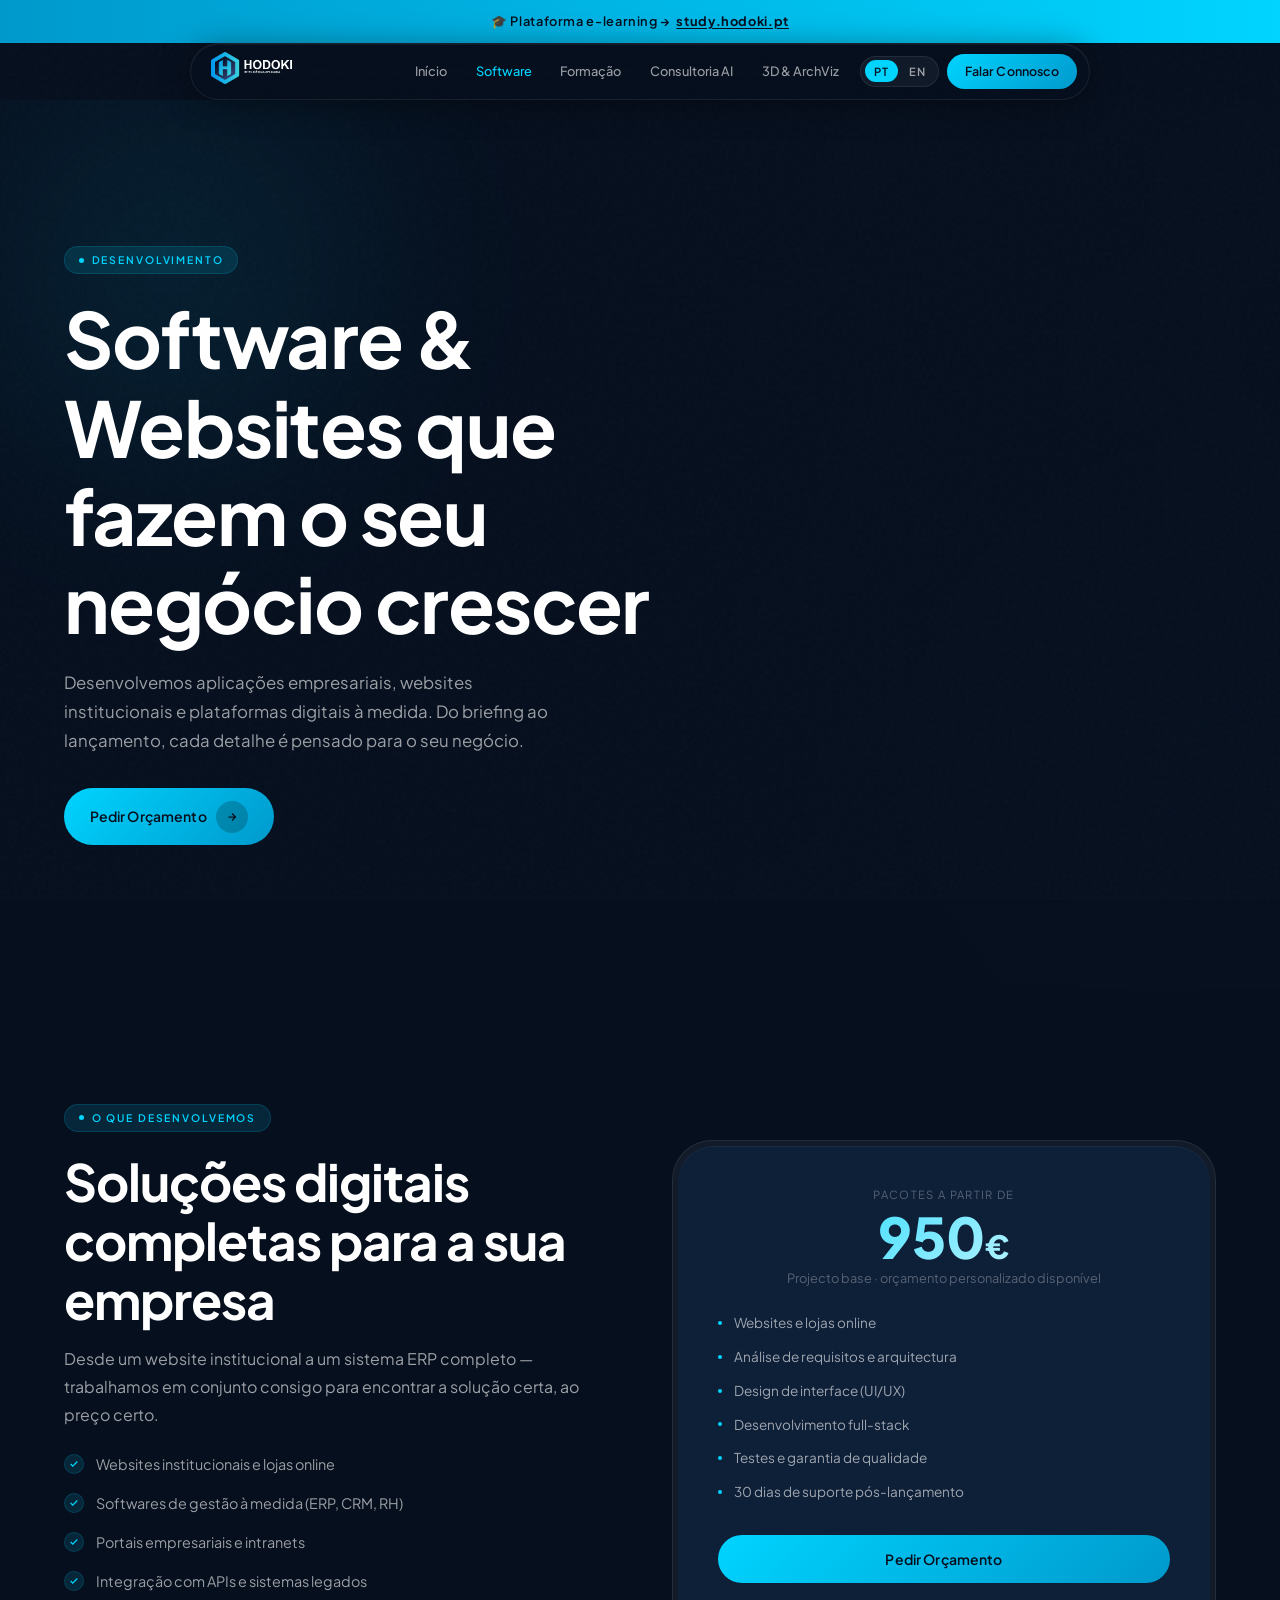
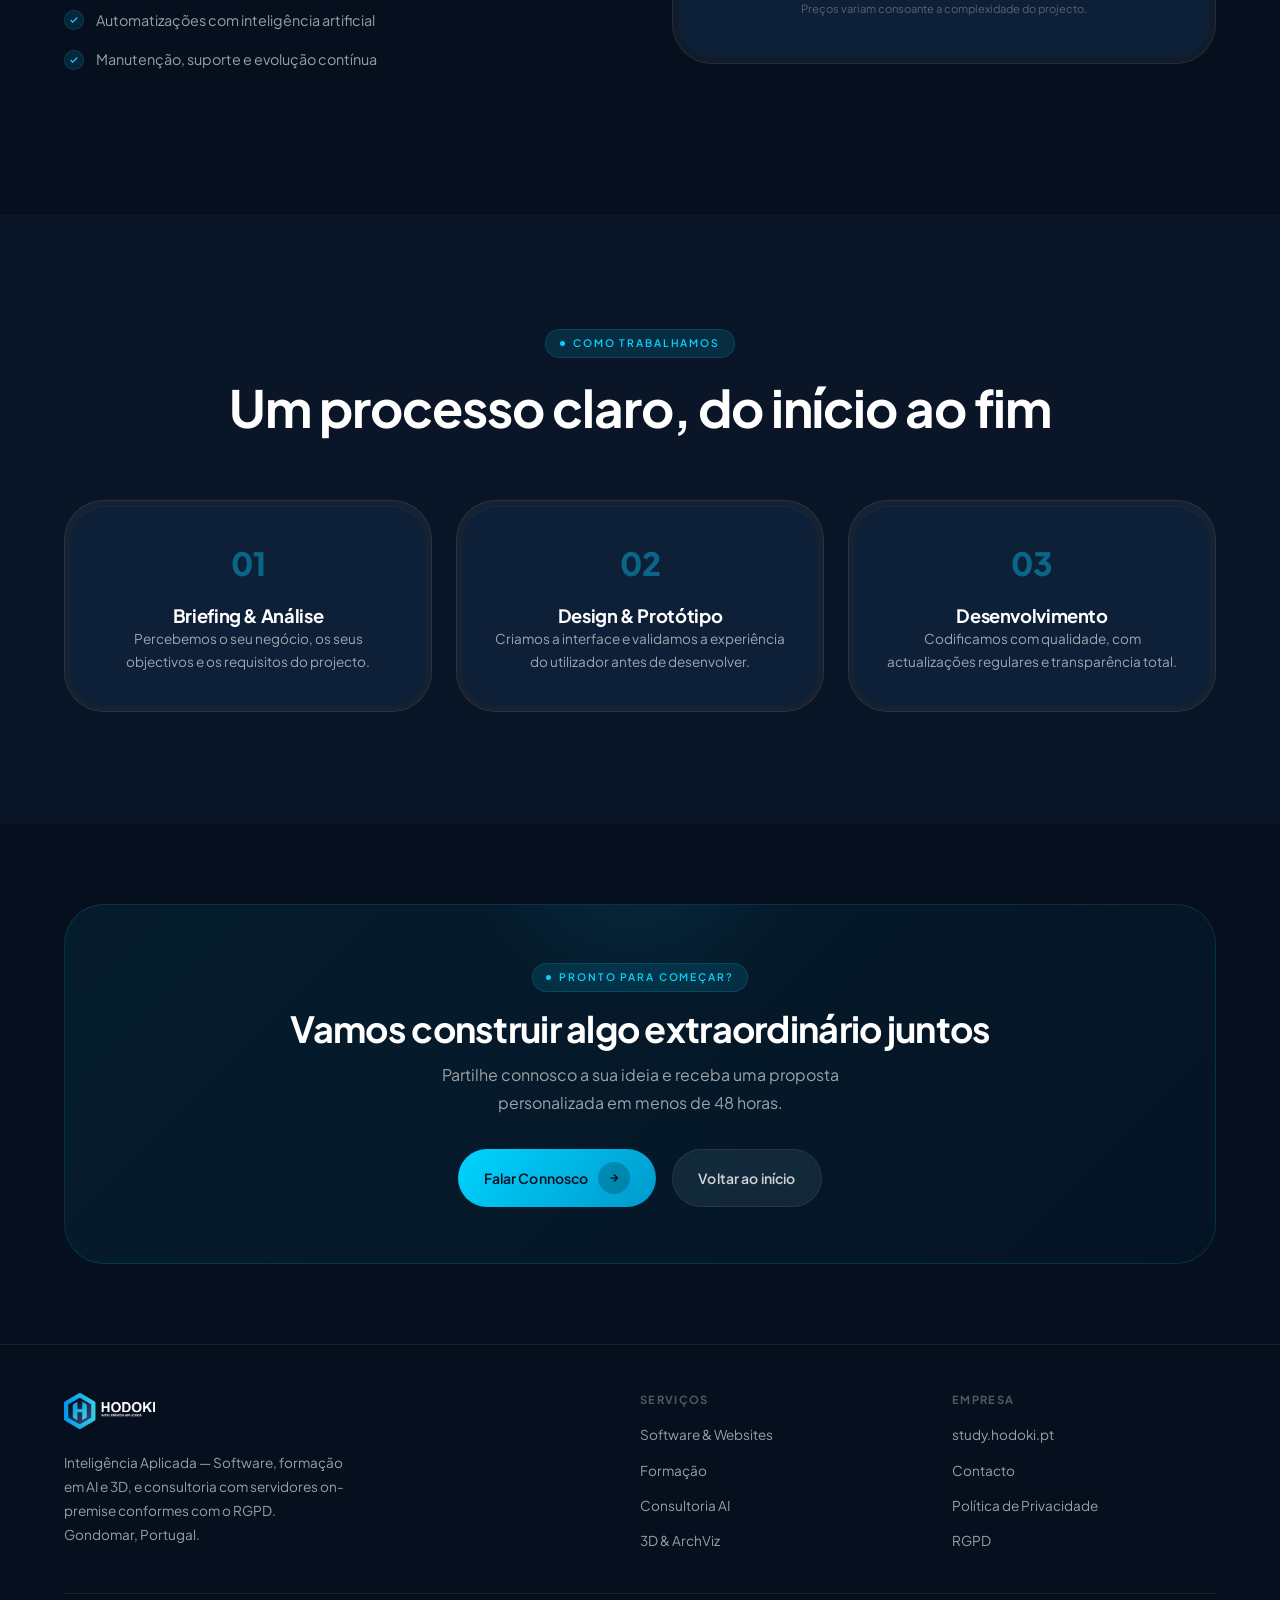
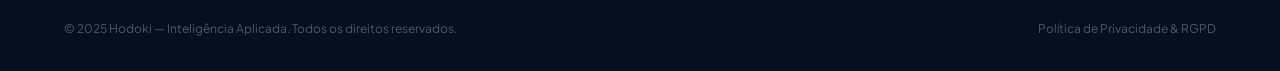
==== software.html @ 09db9c8f "New website" ====
<!DOCTYPE html>
<html lang="pt-PT">
<head>
  <meta charset="UTF-8" />
  <meta name="viewport" content="width=device-width, initial-scale=1.0" />
  <title>Software &amp; Websites para Empresas — Hodoki | A partir de 950€</title>
  <meta name="description" content="A Hodoki desenvolve software empresarial, websites institucionais, aplicações de gestão (ERP, CRM), portais web e plataformas digitais à medida. Pacotes a partir de 950€. Gondomar, Portugal." />
  <meta name="keywords" content="desenvolvimento software empresarial, websites para empresas, aplicações gestão, ERP CRM Portugal, portais web, software à medida, Hodoki" />
  <meta name="robots" content="index, follow" />
  <link rel="canonical" href="https://hodoki.pt/software.html" />
  <meta property="og:title"       content="Software &amp; Websites para Empresas — Hodoki" />
  <meta property="og:description" content="Software empresarial, websites e plataformas digitais à medida. Pacotes a partir de 950€." />
  <meta property="og:url"         content="https://hodoki.pt/software.html" />
  <meta property="og:image"       content="https://hodoki.pt/imgs/HodokiBack.jpg" />
  <link rel="icon" type="image/png" href="imgs/logos/HodokiCompact_favicon.png" />
  <link rel="stylesheet" href="css/style.css" />
</head>
<body>

  <div id="top-bar-ph"></div>
  <div id="nav-ph"></div>

  <!-- Page Hero -->
  <div class="page-hero" aria-label="Software &amp; Websites">
    <div class="page-hero-bg">
      <img src="imgs/HodokiBack.jpg" alt="" aria-hidden="true" />
    </div>
    <div class="hero-orb hero-orb-1" aria-hidden="true"></div>
    <div class="container">
      <div class="page-hero-content">
        <div class="eyebrow reveal">
          <span class="eyebrow-dot" aria-hidden="true"></span>
          <span data-pt="Desenvolvimento" data-en="Development">Desenvolvimento</span>
        </div>
        <h1 class="reveal reveal-delay-1"
            data-pt="Software &amp; Websites que fazem o seu negócio crescer"
            data-en="Software &amp; Websites that make your business grow">
          Software &amp; Websites que fazem o seu negócio crescer
        </h1>
        <p class="reveal reveal-delay-2"
           data-pt="Desenvolvemos aplicações empresariais, websites institucionais e plataformas digitais à medida. Do briefing ao lançamento, cada detalhe é pensado para o seu negócio."
           data-en="We develop business applications, institutional websites and custom digital platforms. From briefing to launch, every detail is designed for your business.">
          Desenvolvemos aplicações empresariais, websites institucionais e plataformas digitais à medida. Do briefing ao lançamento, cada detalhe é pensado para o seu negócio.
        </p>
        <div class="hero-actions reveal reveal-delay-3">
          <a href="index.html#contacto" class="btn btn-primary">
            <span data-pt="Pedir Orçamento" data-en="Get a Quote">Pedir Orçamento</span>
            <span class="btn-icon" aria-hidden="true"><svg width="12" height="12" viewBox="0 0 24 24" fill="none" stroke="currentColor" stroke-width="2.5"><path d="M5 12h14M12 5l7 7-7 7"/></svg></span>
          </a>
        </div>
      </div>
    </div>
  </div>

  <!-- What we build -->
  <section style="background:var(--navy);" aria-labelledby="sw-title">
    <div class="container">
      <div class="software-layout">
        <div>
          <div class="eyebrow reveal">
            <span class="eyebrow-dot" aria-hidden="true"></span>
            <span data-pt="O que desenvolvemos" data-en="What we build">O que desenvolvemos</span>
          </div>
          <h2 id="sw-title" class="section-title reveal reveal-delay-1"
              data-pt="Soluções digitais completas para a sua empresa" data-en="Complete digital solutions for your company">
            Soluções digitais completas para a sua empresa
          </h2>
          <p class="reveal reveal-delay-2"
             data-pt="Desde um website institucional a um sistema ERP completo — trabalhamos em conjunto consigo para encontrar a solução certa, ao preço certo."
             data-en="From an institutional website to a full ERP system — we work together with you to find the right solution at the right price.">
            Desde um website institucional a um sistema ERP completo — trabalhamos em conjunto consigo para encontrar a solução certa, ao preço certo.
          </p>
          <ul class="feature-list reveal reveal-delay-2">
            <li>
              <span class="feature-check" aria-hidden="true"><svg viewBox="0 0 24 24" fill="none" stroke="currentColor" stroke-width="3"><polyline points="20 6 9 17 4 12"/></svg></span>
              <span data-pt="Websites institucionais e lojas online" data-en="Institutional websites and online shops">Websites institucionais e lojas online</span>
            </li>
            <li>
              <span class="feature-check" aria-hidden="true"><svg viewBox="0 0 24 24" fill="none" stroke="currentColor" stroke-width="3"><polyline points="20 6 9 17 4 12"/></svg></span>
              <span data-pt="Softwares de gestão à medida (ERP, CRM, RH)" data-en="Custom management software (ERP, CRM, HR)">Softwares de gestão à medida (ERP, CRM, RH)</span>
            </li>
            <li>
              <span class="feature-check" aria-hidden="true"><svg viewBox="0 0 24 24" fill="none" stroke="currentColor" stroke-width="3"><polyline points="20 6 9 17 4 12"/></svg></span>
              <span data-pt="Portais empresariais e intranets" data-en="Business portals and intranets">Portais empresariais e intranets</span>
            </li>
            <li>
              <span class="feature-check" aria-hidden="true"><svg viewBox="0 0 24 24" fill="none" stroke="currentColor" stroke-width="3"><polyline points="20 6 9 17 4 12"/></svg></span>
              <span data-pt="Integração com APIs e sistemas legados" data-en="API and legacy system integrations">Integração com APIs e sistemas legados</span>
            </li>
            <li>
              <span class="feature-check" aria-hidden="true"><svg viewBox="0 0 24 24" fill="none" stroke="currentColor" stroke-width="3"><polyline points="20 6 9 17 4 12"/></svg></span>
              <span data-pt="Automatizações com inteligência artificial" data-en="AI-powered automations">Automatizações com inteligência artificial</span>
            </li>
            <li>
              <span class="feature-check" aria-hidden="true"><svg viewBox="0 0 24 24" fill="none" stroke="currentColor" stroke-width="3"><polyline points="20 6 9 17 4 12"/></svg></span>
              <span data-pt="Manutenção, suporte e evolução contínua" data-en="Maintenance, support and continuous evolution">Manutenção, suporte e evolução contínua</span>
            </li>
          </ul>
        </div>

        <div class="price-card card-shell reveal reveal-delay-2">
          <div class="card-inner">
            <div class="price-from" data-pt="Pacotes a partir de" data-en="Packages from">Pacotes a partir de</div>
            <div class="price-value">950<span style="font-size:2rem">€</span></div>
            <div class="price-period" data-pt="Projecto base · orçamento personalizado disponível" data-en="Base project · custom quote available">Projecto base · orçamento personalizado disponível</div>
            <ul class="price-features">
              <li data-pt="Websites e lojas online"              data-en="Websites and online shops">Websites e lojas online</li>
              <li data-pt="Análise de requisitos e arquitectura" data-en="Requirements analysis and architecture">Análise de requisitos e arquitectura</li>
              <li data-pt="Design de interface (UI/UX)"          data-en="Interface design (UI/UX)">Design de interface (UI/UX)</li>
              <li data-pt="Desenvolvimento full-stack"           data-en="Full-stack development">Desenvolvimento full-stack</li>
              <li data-pt="Testes e garantia de qualidade"       data-en="Testing and quality assurance">Testes e garantia de qualidade</li>
              <li data-pt="30 dias de suporte pós-lançamento"    data-en="30 days post-launch support">30 dias de suporte pós-lançamento</li>
            </ul>
            <a href="index.html#contacto" class="btn btn-primary" style="display:flex;width:100%;justify-content:center;">
              <span data-pt="Pedir Orçamento" data-en="Get a Quote">Pedir Orçamento</span>
            </a>
            <p class="price-note" data-pt="Preços variam consoante a complexidade do projecto." data-en="Prices vary depending on project complexity.">Preços variam consoante a complexidade do projecto.</p>
          </div>
        </div>
      </div>
    </div>
  </section>

  <!-- Process -->
  <section style="background:var(--navy-mid);" aria-labelledby="process-title">
    <div class="container">
      <div class="section-header center">
        <div class="eyebrow reveal">
          <span class="eyebrow-dot" aria-hidden="true"></span>
          <span data-pt="Como trabalhamos" data-en="How we work">Como trabalhamos</span>
        </div>
        <h2 id="process-title" class="section-title reveal reveal-delay-1"
            data-pt="Um processo claro, do início ao fim" data-en="A clear process, from start to finish">
          Um processo claro, do início ao fim
        </h2>
      </div>
      <div class="services-grid">
        <article class="card-shell reveal">
          <div class="card-inner" style="text-align:center;">
            <div style="font-size:2rem;font-weight:800;color:var(--cyan);margin-bottom:1rem;opacity:0.4;">01</div>
            <h4 data-pt="Briefing &amp; Análise" data-en="Briefing &amp; Analysis">Briefing &amp; Análise</h4>
            <p style="font-size:0.85rem;" data-pt="Percebemos o seu negócio, os seus objectivos e os requisitos do projecto." data-en="We understand your business, objectives and project requirements.">Percebemos o seu negócio, os seus objectivos e os requisitos do projecto.</p>
          </div>
        </article>
        <article class="card-shell reveal reveal-delay-1">
          <div class="card-inner" style="text-align:center;">
            <div style="font-size:2rem;font-weight:800;color:var(--cyan);margin-bottom:1rem;opacity:0.4;">02</div>
            <h4 data-pt="Design &amp; Protótipo" data-en="Design &amp; Prototype">Design &amp; Protótipo</h4>
            <p style="font-size:0.85rem;" data-pt="Criamos a interface e validamos a experiência do utilizador antes de desenvolver." data-en="We design the interface and validate the user experience before development.">Criamos a interface e validamos a experiência do utilizador antes de desenvolver.</p>
          </div>
        </article>
        <article class="card-shell reveal reveal-delay-2">
          <div class="card-inner" style="text-align:center;">
            <div style="font-size:2rem;font-weight:800;color:var(--cyan);margin-bottom:1rem;opacity:0.4;">03</div>
            <h4 data-pt="Desenvolvimento" data-en="Development">Desenvolvimento</h4>
            <p style="font-size:0.85rem;" data-pt="Codificamos com qualidade, com actualizações regulares e transparência total." data-en="We code with quality, with regular updates and full transparency.">Codificamos com qualidade, com actualizações regulares e transparência total.</p>
          </div>
        </article>
      </div>
    </div>
  </section>

  <!-- CTA Banner -->
  <section style="background:var(--navy);padding:5rem 0;">
    <div class="container">
      <div class="cta-banner reveal">
        <div class="eyebrow" style="margin:0 auto 1rem;">
          <span class="eyebrow-dot" aria-hidden="true"></span>
          <span data-pt="Pronto para começar?" data-en="Ready to start?">Pronto para começar?</span>
        </div>
        <h2 data-pt="Vamos construir algo extraordinário juntos" data-en="Let's build something extraordinary together">Vamos construir algo extraordinário juntos</h2>
        <p data-pt="Partilhe connosco a sua ideia e receba uma proposta personalizada em menos de 48 horas." data-en="Share your idea with us and receive a personalised proposal in less than 48 hours.">Partilhe connosco a sua ideia e receba uma proposta personalizada em menos de 48 horas.</p>
        <div class="cta-banner-actions">
          <a href="index.html#contacto" class="btn btn-primary">
            <span data-pt="Falar Connosco" data-en="Get in Touch">Falar Connosco</span>
            <span class="btn-icon" aria-hidden="true"><svg width="12" height="12" viewBox="0 0 24 24" fill="none" stroke="currentColor" stroke-width="2.5"><path d="M5 12h14M12 5l7 7-7 7"/></svg></span>
          </a>
          <a href="index.html" class="btn btn-ghost">
            <span data-pt="Voltar ao início" data-en="Back to home">Voltar ao início</span>
          </a>
        </div>
      </div>
    </div>
  </section>

  <div id="footer-ph"></div>
  <script src="js/shared.js"></script>
  <script src="js/main.js"></script>
</body>
</html>
---- css/style.css ----
/* ============================================================
   HODOKI — INTELIGÊNCIA APLICADA
   Premium CSS — Ethereal Glass Tech Vibe
   Paleta: Navy #0a1628 / Cyan #00d4ff / Dark #060f1e
   ============================================================ */

@import url('https://fonts.googleapis.com/css2?family=Plus+Jakarta+Sans:ital,wght@0,300;0,400;0,500;0,600;0,700;0,800;1,300&display=swap');

/* ── Reset & Base ─────────────────────────────────────────── */
*, *::before, *::after { box-sizing: border-box; margin: 0; padding: 0; }

:root {
  --navy:       #060f1e;
  --navy-mid:   #0a1628;
  --navy-light: #0d1f3c;
  --navy-card:  #0e1f38;
  --cyan:       #00d4ff;
  --cyan-bright:#22e5ff;
  --cyan-dark:  #0099cc;
  --cyan-dim:   rgba(0,212,255,0.12);
  --cyan-glow:  rgba(0,212,255,0.25);
  --white:      #ffffff;
  --white-80:   rgba(255,255,255,0.8);
  --white-60:   rgba(255,255,255,0.6);
  --white-30:   rgba(255,255,255,0.3);
  --white-10:   rgba(255,255,255,0.1);
  --white-05:   rgba(255,255,255,0.05);
  --border:     rgba(0,212,255,0.15);
  --border-dim: rgba(255,255,255,0.08);
  --radius-sm:  0.75rem;
  --radius-md:  1.25rem;
  --radius-lg:  2rem;
  --radius-xl:  2.5rem;
  --spring:     cubic-bezier(0.32,0.72,0,1);
  --spring-out: cubic-bezier(0.16,1,0.3,1);
  --font:       'Plus Jakarta Sans', system-ui, sans-serif;
}

html { scroll-behavior: smooth; font-size: 16px; }

body {
  font-family: var(--font);
  background: var(--navy);
  color: var(--white);
  line-height: 1.6;
  overflow-x: hidden;
  -webkit-font-smoothing: antialiased;
}

/* ── Grain overlay (fixed, non-scrolling) ─────────────────── */
body::before {
  content: '';
  position: fixed;
  inset: 0;
  z-index: 1;
  pointer-events: none;
  background-image: url("data:image/svg+xml,%3Csvg viewBox='0 0 256 256' xmlns='http://www.w3.org/2000/svg'%3E%3Cfilter id='noise'%3E%3CfeTurbulence type='fractalNoise' baseFrequency='0.9' numOctaves='4' stitchTiles='stitch'/%3E%3C/filter%3E%3Crect width='100%25' height='100%25' filter='url(%23noise)'/%3E%3C/svg%3E");
  opacity: 0.025;
}

/* ── Typography Scale ─────────────────────────────────────── */
h1, h2, h3, h4, h5 { line-height: 1.15; font-weight: 700; letter-spacing: -0.02em; }
h1 { font-size: clamp(2.6rem, 6vw, 5rem); }
h2 { font-size: clamp(2rem, 4vw, 3.25rem); }
h3 { font-size: clamp(1.3rem, 2.5vw, 1.75rem); }
h4 { font-size: 1.15rem; }
p  { color: var(--white-60); line-height: 1.75; }
a  { color: var(--cyan); text-decoration: none; transition: color 0.3s var(--spring); }
a:hover { color: var(--cyan-bright); }

/* ── Utility ──────────────────────────────────────────────── */
.container { max-width: 1200px; margin: 0 auto; padding: 0 1.5rem; }
.sr-only { position: absolute; width: 1px; height: 1px; overflow: hidden; clip: rect(0,0,0,0); }

.eyebrow {
  display: inline-flex;
  align-items: center;
  gap: 0.5rem;
  padding: 0.3rem 0.85rem;
  border-radius: 999px;
  font-size: 0.65rem;
  font-weight: 600;
  letter-spacing: 0.18em;
  text-transform: uppercase;
  background: var(--cyan-dim);
  border: 1px solid var(--border);
  color: var(--cyan);
  margin-bottom: 1.25rem;
}

.eyebrow-dot {
  width: 5px; height: 5px;
  border-radius: 50%;
  background: var(--cyan);
  animation: pulse-dot 2s ease-in-out infinite;
}

@keyframes pulse-dot {
  0%, 100% { opacity: 1; transform: scale(1); }
  50% { opacity: 0.5; transform: scale(0.7); }
}

/* ── Buttons ──────────────────────────────────────────────── */
.btn {
  display: inline-flex;
  align-items: center;
  gap: 0.6rem;
  padding: 0.8rem 1.6rem;
  border-radius: 999px;
  font-family: var(--font);
  font-size: 0.875rem;
  font-weight: 600;
  letter-spacing: 0.01em;
  cursor: pointer;
  border: none;
  transition: all 0.5s var(--spring);
  position: relative;
  overflow: hidden;
}

.btn-primary {
  background: linear-gradient(135deg, var(--cyan) 0%, var(--cyan-dark) 100%);
  color: var(--navy);
}
.btn-primary:hover {
  transform: scale(1.03) translateY(-1px);
  box-shadow: 0 0 32px var(--cyan-glow), 0 8px 24px rgba(0,0,0,0.3);
  color: var(--navy);
}

.btn-ghost {
  background: var(--white-05);
  color: var(--white-80);
  border: 1px solid var(--border-dim);
  backdrop-filter: blur(8px);
}
.btn-ghost:hover {
  background: var(--white-10);
  border-color: var(--border);
  color: var(--white);
  transform: translateY(-1px);
}

.btn-icon {
  width: 2rem; height: 2rem;
  border-radius: 50%;
  background: rgba(0,0,0,0.2);
  display: flex; align-items: center; justify-content: center;
  transition: all 0.4s var(--spring);
  flex-shrink: 0;
}
.btn:hover .btn-icon {
  transform: translate(2px, -1px) scale(1.1);
  background: rgba(0,0,0,0.35);
}
.btn:active { transform: scale(0.98); }

/* ── Top Bar ──────────────────────────────────────────────── */
.top-bar {
  position: relative;
  z-index: 100;
  background: linear-gradient(90deg, var(--cyan-dark), var(--cyan), var(--cyan-dark));
  background-size: 200% 100%;
  animation: bar-shimmer 4s ease-in-out infinite;
  text-align: center;
  padding: 0.75rem 1.25rem;
  font-size: 0.8rem;
  font-weight: 600;
  letter-spacing: 0.05em;
  color: var(--navy);
  line-height: 1.5;
}
.top-bar a { color: var(--navy); font-weight: 700; text-decoration: underline; text-underline-offset: 2px; }
.top-bar a:hover { opacity: 0.75; }

@keyframes bar-shimmer {
  0%, 100% { background-position: 0% 50%; }
  50% { background-position: 100% 50%; }
}

/* ── Navigation ───────────────────────────────────────────── */
.nav-wrapper {
  position: sticky;
  top: 1rem;
  z-index: 200;
  display: flex;
  justify-content: center;
  padding: 0 1.5rem;
  pointer-events: none;
}

nav {
  pointer-events: all;
  display: flex;
  align-items: center;
  gap: 0;
  background: rgba(6,15,30,0.75);
  backdrop-filter: blur(20px);
  -webkit-backdrop-filter: blur(20px);
  border: 1px solid var(--border-dim);
  border-radius: 999px;
  padding: 0.5rem 0.75rem;
  box-shadow: 0 4px 32px rgba(0,0,0,0.4), inset 0 1px 0 rgba(255,255,255,0.05);
  max-width: 900px;
  width: 100%;
  transition: all 0.5s var(--spring);
}

.nav-logo {
  display: flex;
  align-items: center;
  margin-right: auto;
  padding: 0 0.5rem;
}
.nav-logo img { height: 32px; width: auto; }

.nav-links {
  display: flex;
  align-items: center;
  gap: 0.1rem;
  list-style: none;
}

.nav-links a {
  display: block;
  padding: 0.45rem 0.85rem;
  font-size: 0.8rem;
  font-weight: 500;
  color: var(--white-60);
  border-radius: 999px;
  transition: all 0.3s var(--spring);
  white-space: nowrap;
}
.nav-links a:hover {
  color: var(--white);
  background: var(--white-05);
}

.nav-actions {
  display: flex;
  align-items: center;
  gap: 0.5rem;
  margin-left: 0.5rem;
}

.lang-toggle {
  display: flex;
  align-items: center;
  background: var(--white-05);
  border: 1px solid var(--border-dim);
  border-radius: 999px;
  padding: 0.2rem;
  gap: 0.1rem;
}
.lang-btn {
  padding: 0.25rem 0.6rem;
  border-radius: 999px;
  font-size: 0.7rem;
  font-weight: 600;
  letter-spacing: 0.05em;
  cursor: pointer;
  border: none;
  background: transparent;
  color: var(--white-60);
  transition: all 0.3s var(--spring);
  font-family: var(--font);
}
.lang-btn.active {
  background: var(--cyan);
  color: var(--navy);
}

.nav-cta {
  padding: 0.45rem 1.1rem;
  font-size: 0.78rem;
}

/* Hamburger */
.hamburger {
  display: none;
  flex-direction: column;
  gap: 5px;
  cursor: pointer;
  padding: 0.5rem;
  margin-left: 0.5rem;
  background: none;
  border: none;
  position: relative;
  width: 2.5rem;
  height: 2.5rem;
  align-items: center;
  justify-content: center;
}
.hamburger span {
  display: block;
  width: 20px;
  height: 1.5px;
  background: var(--white-80);
  border-radius: 2px;
  transition: all 0.4s var(--spring);
  position: absolute;
}
.hamburger span:nth-child(1) { top: 50%; transform: translateY(-4px); }
.hamburger span:nth-child(2) { top: 50%; transform: translateY(0); }
.hamburger span:nth-child(3) { display: none; }
.hamburger.open span:nth-child(1) { transform: translateY(-50%) rotate(45deg); }
.hamburger.open span:nth-child(2) { transform: translateY(-50%) rotate(-45deg); }

/* Mobile Menu Overlay */
.mobile-menu {
  display: none;
  position: fixed;
  inset: 0;
  z-index: 190;
  background: rgba(6,15,30,0.95);
  backdrop-filter: blur(24px);
  -webkit-backdrop-filter: blur(24px);
  flex-direction: column;
  align-items: center;
  justify-content: center;
  gap: 2rem;
  opacity: 0;
  pointer-events: none;
  transition: opacity 0.4s var(--spring);
}
.mobile-menu.open {
  display: flex;
  opacity: 1;
  pointer-events: all;
}
.mobile-menu a {
  font-size: 2rem;
  font-weight: 700;
  color: var(--white-60);
  letter-spacing: -0.02em;
  transition: all 0.3s var(--spring);
  transform: translateY(1rem);
  opacity: 0;
}
.mobile-menu.open a {
  transform: translateY(0);
  opacity: 1;
}
.mobile-menu a:nth-child(1) { transition-delay: 0.05s; }
.mobile-menu a:nth-child(2) { transition-delay: 0.1s; }
.mobile-menu a:nth-child(3) { transition-delay: 0.15s; }
.mobile-menu a:nth-child(4) { transition-delay: 0.2s; }
.mobile-menu a:nth-child(5) { transition-delay: 0.25s; }
.mobile-menu a:nth-child(6) { transition-delay: 0.3s; }
.mobile-menu a:hover { color: var(--cyan); }

/* ── Hero ─────────────────────────────────────────────────── */
.hero {
  position: relative;
  min-height: 100dvh;
  display: flex;
  align-items: center;
  overflow: hidden;
  padding: 8rem 0 6rem;
}

.hero-bg {
  position: absolute;
  inset: 0;
  z-index: 0;
}
.hero-bg img {
  width: 100%; height: 100%;
  object-fit: cover;
  opacity: 0.35;
}
.hero-bg::after {
  content: '';
  position: absolute;
  inset: 0;
  background: linear-gradient(
    135deg,
    rgba(6,15,30,0.85) 0%,
    rgba(10,22,40,0.6) 50%,
    rgba(6,15,30,0.9) 100%
  );
}

/* Radial glow orbs */
.hero-orb {
  position: absolute;
  border-radius: 50%;
  filter: blur(80px);
  pointer-events: none;
}
.hero-orb-1 {
  width: 600px; height: 600px;
  background: radial-gradient(circle, rgba(0,212,255,0.18) 0%, transparent 70%);
  top: -15%; left: -10%;
  animation: orb-drift 8s ease-in-out infinite;
}
.hero-orb-2 {
  width: 400px; height: 400px;
  background: radial-gradient(circle, rgba(0,153,204,0.12) 0%, transparent 70%);
  bottom: 10%; right: 5%;
  animation: orb-drift 10s ease-in-out infinite reverse;
}

@keyframes orb-drift {
  0%, 100% { transform: translate(0, 0); }
  50% { transform: translate(30px, -20px); }
}

.hero-content {
  position: relative;
  z-index: 2;
  max-width: 820px;
}

.hero h1 {
  margin-bottom: 1.5rem;
  background: linear-gradient(135deg, #ffffff 0%, rgba(255,255,255,0.7) 100%);
  -webkit-background-clip: text;
  -webkit-text-fill-color: transparent;
  background-clip: text;
}

.hero h1 span {
  background: linear-gradient(135deg, var(--cyan) 0%, var(--cyan-bright) 100%);
  -webkit-background-clip: text;
  -webkit-text-fill-color: transparent;
  background-clip: text;
}

.hero-sub {
  font-size: 1.15rem;
  color: var(--white-60);
  max-width: 560px;
  margin-bottom: 2.5rem;
  line-height: 1.7;
}

.hero-actions {
  display: flex;
  gap: 1rem;
  flex-wrap: wrap;
  margin-bottom: 4rem;
}

.hero-stats {
  display: flex;
  gap: 3rem;
  flex-wrap: wrap;
}

.stat-item {}
.stat-value {
  font-size: 2rem;
  font-weight: 800;
  background: linear-gradient(135deg, var(--cyan) 0%, var(--white) 100%);
  -webkit-background-clip: text;
  -webkit-text-fill-color: transparent;
  background-clip: text;
  line-height: 1;
  margin-bottom: 0.25rem;
}
.stat-label {
  font-size: 0.75rem;
  color: var(--white-30);
  letter-spacing: 0.08em;
  text-transform: uppercase;
}

/* Scroll indicator */
.scroll-indicator {
  position: absolute;
  bottom: 2rem;
  left: 50%;
  transform: translateX(-50%);
  z-index: 2;
  display: flex;
  flex-direction: column;
  align-items: center;
  gap: 0.5rem;
  opacity: 0.4;
  animation: scroll-bounce 2s ease-in-out infinite;
}
.scroll-indicator span {
  font-size: 0.6rem;
  letter-spacing: 0.15em;
  text-transform: uppercase;
  color: var(--white-60);
}
.scroll-arrow {
  width: 1px; height: 40px;
  background: linear-gradient(to bottom, var(--cyan), transparent);
}

@keyframes scroll-bounce {
  0%, 100% { transform: translateX(-50%) translateY(0); }
  50% { transform: translateX(-50%) translateY(6px); }
}

/* ── Section Base ─────────────────────────────────────────── */
section { padding: 7rem 0; position: relative; }

.section-header { margin-bottom: 4rem; }
.section-header.center { text-align: center; }
.section-header.center .eyebrow { margin: 0 auto 1.25rem; }

.section-title { margin-bottom: 1rem; }
.section-lead {
  font-size: 1.1rem;
  color: var(--white-60);
  max-width: 560px;
  line-height: 1.75;
}
.section-header.center .section-lead { margin: 0 auto; }

/* ── Double-Bezel Card ────────────────────────────────────── */
.card-shell {
  background: var(--white-05);
  border: 1px solid var(--border-dim);
  border-radius: var(--radius-xl);
  padding: 0.3rem;
}

.card-inner {
  background: var(--navy-card);
  border-radius: calc(var(--radius-xl) - 0.3rem);
  padding: 2rem;
  box-shadow: inset 0 1px 1px rgba(255,255,255,0.06);
  height: 100%;
  transition: all 0.5s var(--spring);
}

.card-shell:hover .card-inner {
  background: rgba(14,31,56,0.95);
}

/* ── Services Overview ────────────────────────────────────── */
#servicos { background: var(--navy-mid); }

.services-grid {
  display: grid;
  grid-template-columns: repeat(3, 1fr);
  gap: 1.5rem;
}

.service-card {
  cursor: default;
  transition: transform 0.5s var(--spring);
}
.service-card:hover { transform: translateY(-4px); }

.service-icon {
  width: 3rem; height: 3rem;
  border-radius: var(--radius-sm);
  background: var(--cyan-dim);
  border: 1px solid var(--border);
  display: flex; align-items: center; justify-content: center;
  margin-bottom: 1.25rem;
  transition: all 0.4s var(--spring);
}
.service-card:hover .service-icon {
  background: var(--cyan);
  box-shadow: 0 0 20px var(--cyan-glow);
}
.service-icon svg { transition: all 0.4s var(--spring); }
.service-card:hover .service-icon svg { stroke: var(--navy); }

.service-tag { margin-bottom: 0.85rem; }
.service-card h3 { margin-bottom: 0.75rem; font-size: 1.2rem; }
.service-card p { font-size: 0.9rem; margin-bottom: 1.25rem; }

.service-tag {
  display: inline-block;
  padding: 0.2rem 0.65rem;
  background: var(--cyan-dim);
  border: 1px solid var(--border);
  border-radius: 999px;
  font-size: 0.65rem;
  font-weight: 600;
  letter-spacing: 0.1em;
  text-transform: uppercase;
  color: var(--cyan);
}

/* ── Software Section ─────────────────────────────────────── */
#software { background: var(--navy); }

.software-layout {
  display: grid;
  grid-template-columns: 1fr 1fr;
  gap: 4rem;
  align-items: center;
}

.feature-list {
  list-style: none;
  display: flex;
  flex-direction: column;
  gap: 1rem;
  margin: 1.5rem 0 2rem;
}

.feature-list li {
  display: flex;
  align-items: flex-start;
  gap: 0.75rem;
  font-size: 0.9rem;
  color: var(--white-60);
}

.feature-check {
  width: 1.25rem; height: 1.25rem;
  border-radius: 50%;
  background: var(--cyan-dim);
  border: 1px solid var(--border);
  display: flex; align-items: center; justify-content: center;
  flex-shrink: 0;
  margin-top: 0.1rem;
}
.feature-check svg { width: 10px; height: 10px; stroke: var(--cyan); }

.price-card {
  text-align: center;
}
.price-card .card-inner { padding: 2.5rem; }

.price-from {
  font-size: 0.7rem;
  letter-spacing: 0.12em;
  text-transform: uppercase;
  color: var(--white-30);
  margin-bottom: 0.25rem;
}
.price-value {
  font-size: 3.5rem;
  font-weight: 800;
  line-height: 1;
  background: linear-gradient(135deg, var(--cyan) 0%, var(--white) 100%);
  -webkit-background-clip: text;
  -webkit-text-fill-color: transparent;
  background-clip: text;
  margin-bottom: 0.25rem;
}
.price-period {
  font-size: 0.8rem;
  color: var(--white-30);
  margin-bottom: 1.5rem;
}

.price-features {
  list-style: none;
  text-align: left;
  display: flex;
  flex-direction: column;
  gap: 0.75rem;
  margin-bottom: 2rem;
}
.price-features li {
  display: flex;
  align-items: center;
  gap: 0.75rem;
  font-size: 0.85rem;
  color: var(--white-60);
}
.price-features li::before {
  content: '';
  width: 4px; height: 4px;
  border-radius: 50%;
  background: var(--cyan);
  flex-shrink: 0;
}

.price-note {
  font-size: 0.7rem;
  color: var(--white-30);
  margin-top: 1rem;
}

/* ── Formação ─────────────────────────────────────────────── */
#formacao { background: var(--navy-mid); }

.courses-grid {
  display: grid;
  grid-template-columns: repeat(3, 1fr);
  gap: 1.5rem;
  margin-bottom: 3rem;
}

.course-card {
  cursor: default;
  transition: transform 0.5s var(--spring);
}
.course-card:hover { transform: translateY(-4px); }

.course-thumb {
  width: 100%;
  aspect-ratio: 16/9;
  object-fit: cover;
  border-radius: calc(var(--radius-xl) - 0.3rem) calc(var(--radius-xl) - 0.3rem) 0 0;
  display: block;
}

.course-thumb-placeholder {
  width: 100%;
  aspect-ratio: 16/9;
  border-radius: calc(var(--radius-xl) - 0.3rem) calc(var(--radius-xl) - 0.3rem) 0 0;
  background: linear-gradient(135deg, var(--navy-card), var(--navy-light));
  display: flex;
  align-items: center;
  justify-content: center;
}

.course-body { padding: 1.5rem 1.75rem 1.75rem; }

.course-badge {
  display: inline-block;
  padding: 0.2rem 0.65rem;
  border-radius: 999px;
  font-size: 0.62rem;
  font-weight: 700;
  letter-spacing: 0.1em;
  text-transform: uppercase;
  margin-bottom: 0.75rem;
}
.badge-free { background: rgba(0,212,255,0.15); color: var(--cyan); border: 1px solid var(--border); }
.badge-paid { background: rgba(255,183,0,0.12); color: #ffd060; border: 1px solid rgba(255,183,0,0.2); }
.badge-new  { background: rgba(100,255,160,0.12); color: #64ffa0; border: 1px solid rgba(100,255,160,0.2); }

.course-card h4 { margin-bottom: 0.5rem; }
.course-card p { font-size: 0.85rem; }

/* Funded training highlight */
.funded-banner {
  position: relative;
  overflow: hidden;
  border-radius: var(--radius-lg);
  background: linear-gradient(135deg, rgba(0,212,255,0.08) 0%, rgba(0,153,204,0.05) 100%);
  border: 1px solid var(--border);
  padding: 2.5rem 3rem;
  display: flex;
  align-items: center;
  gap: 3rem;
  flex-wrap: wrap;
}

.funded-banner::before {
  content: '';
  position: absolute;
  top: -50%; left: -10%;
  width: 300px; height: 300px;
  background: radial-gradient(circle, rgba(0,212,255,0.12) 0%, transparent 70%);
  pointer-events: none;
}

.funded-icon {
  width: 4rem; height: 4rem;
  border-radius: var(--radius-md);
  background: var(--cyan-dim);
  border: 1px solid var(--border);
  display: flex; align-items: center; justify-content: center;
  flex-shrink: 0;
}

.funded-content { flex: 1; min-width: 200px; }
.funded-content h3 { margin-bottom: 0.5rem; }
.funded-content p { font-size: 0.9rem; }

/* ── Consultoria AI ───────────────────────────────────────── */
#consultoria { background: var(--navy); }

.consult-grid {
  display: grid;
  grid-template-columns: 1fr 1fr;
  gap: 1.5rem;
}

.consult-card .card-inner { padding: 2rem 2.25rem; }
.consult-card h3 { margin-bottom: 0.75rem; }
.consult-card p { font-size: 0.9rem; margin-bottom: 1.5rem; }

.rgpd-badge {
  display: inline-flex;
  align-items: center;
  gap: 0.5rem;
  padding: 0.35rem 0.85rem;
  background: rgba(100,255,160,0.08);
  border: 1px solid rgba(100,255,160,0.2);
  border-radius: 999px;
  font-size: 0.7rem;
  font-weight: 600;
  letter-spacing: 0.08em;
  text-transform: uppercase;
  color: #64ffa0;
}

/* ── 3D & ArchViz ─────────────────────────────────────────── */
#tres-d { background: var(--navy-mid); overflow: hidden; }

.video-section {
  position: relative;
  border-radius: var(--radius-xl);
  overflow: hidden;
  margin-bottom: 3rem;
  height: 480px;
  background: var(--navy);
}

.video-tabs {
  display: flex;
  gap: 0.5rem;
  margin-bottom: 1rem;
  flex-wrap: wrap;
}

.video-tab {
  padding: 0.45rem 1rem;
  border-radius: 999px;
  font-size: 0.75rem;
  font-weight: 600;
  cursor: pointer;
  border: 1px solid var(--border-dim);
  background: var(--white-05);
  color: var(--white-60);
  transition: all 0.3s var(--spring);
  font-family: var(--font);
}
.video-tab.active, .video-tab:hover {
  background: var(--cyan-dim);
  border-color: var(--border);
  color: var(--cyan);
}

.video-frame {
  position: absolute;
  inset: 0;
  display: none;
}
.video-frame.active { display: block; }

.video-frame iframe {
  width: 100%; height: 100%;
  border: none;
}

/* YouTube thumbnail player */
.yt-thumb-player {
  position: absolute;
  inset: 0;
  cursor: pointer;
  display: flex;
  align-items: center;
  justify-content: center;
}
.yt-thumb-player img {
  width: 100%; height: 100%;
  object-fit: cover;
  display: block;
  transition: filter 0.4s var(--spring);
}
.yt-thumb-player:hover img { filter: brightness(0.7); }

.yt-play-btn {
  position: absolute;
  width: 5rem; height: 5rem;
  border-radius: 50%;
  background: rgba(0,212,255,0.9);
  border: none;
  cursor: pointer;
  display: flex; align-items: center; justify-content: center;
  transition: all 0.4s var(--spring);
  box-shadow: 0 0 40px rgba(0,212,255,0.4);
}
.yt-play-btn svg { margin-left: 4px; }
.yt-thumb-player:hover .yt-play-btn {
  transform: scale(1.1);
  background: var(--cyan);
  box-shadow: 0 0 60px rgba(0,212,255,0.6);
}

.video-frame.loaded .yt-thumb-player { display: none; }

.video-overlay {
  position: absolute;
  inset: 0;
  background: linear-gradient(to top, rgba(6,15,30,0.6) 0%, transparent 40%);
  pointer-events: none;
}

.video-label {
  position: absolute;
  bottom: 1.5rem;
  left: 1.5rem;
  z-index: 2;
}
.video-label span {
  display: inline-block;
  padding: 0.35rem 0.85rem;
  background: rgba(6,15,30,0.75);
  backdrop-filter: blur(8px);
  border: 1px solid var(--border-dim);
  border-radius: 999px;
  font-size: 0.7rem;
  font-weight: 600;
  letter-spacing: 0.08em;
  text-transform: uppercase;
  color: var(--cyan);
}

.archviz-grid {
  display: grid;
  grid-template-columns: repeat(2, 1fr);
  gap: 1.25rem;
}

.archviz-item {
  border-radius: var(--radius-md);
  overflow: hidden;
  position: relative;
  cursor: pointer;
  transition: transform 0.4s var(--spring);
  background: var(--navy-card);
}
.archviz-item:hover { transform: scale(1.015); }
.archviz-item:hover .archviz-overlay { opacity: 1; }

.archviz-item img {
  width: 100%;
  height: auto;
  max-height: 340px;
  object-fit: contain;
  display: block;
}

.archviz-overlay {
  position: absolute;
  inset: 0;
  background: linear-gradient(to top, rgba(0,212,255,0.3), transparent);
  opacity: 0;
  transition: opacity 0.4s var(--spring);
  display: flex;
  align-items: flex-end;
  padding: 1rem;
}

.archviz-tag {
  font-size: 0.65rem;
  font-weight: 600;
  letter-spacing: 0.1em;
  text-transform: uppercase;
  color: var(--white);
  background: rgba(0,0,0,0.5);
  padding: 0.2rem 0.6rem;
  border-radius: 999px;
}

/* ── Clients ──────────────────────────────────────────────── */
#clientes { background: var(--navy); padding: 5rem 0; }

.clients-scroll-wrapper {
  overflow: hidden;
  position: relative;
  mask-image: linear-gradient(90deg, transparent 0%, black 10%, black 90%, transparent 100%);
  -webkit-mask-image: linear-gradient(90deg, transparent 0%, black 10%, black 90%, transparent 100%);
}

.clients-track {
  display: flex;
  gap: 2.5rem;
  animation: scroll-clients 30s linear infinite;
  width: max-content;
}
.clients-track:hover { animation-play-state: paused; }

@keyframes scroll-clients {
  from { transform: translateX(0); }
  to { transform: translateX(-50%); }
}

.client-item {
  display: flex;
  flex-direction: column;
  align-items: center;
  justify-content: center;
  gap: 0.35rem;
  padding: 0.85rem 1.5rem;
  background: var(--white-05);
  border: 1px solid var(--border-dim);
  border-radius: var(--radius-sm);
  white-space: nowrap;
  font-size: 0.8rem;
  font-weight: 600;
  letter-spacing: 0.05em;
  color: var(--white-30);
  transition: all 0.3s var(--spring);
  flex-shrink: 0;
  min-width: 130px;
}
.client-item:hover {
  color: var(--white-80);
  border-color: var(--border);
  background: var(--white-10);
}
.client-logo {
  display: block;
  height: 28px;
  width: auto;
  max-width: 90px;
  filter: brightness(0) invert(1);
  opacity: 0.45;
  object-fit: contain;
  transition: opacity 0.3s var(--spring);
}
.client-item:hover .client-logo { opacity: 0.85; }

/* ── Contact ──────────────────────────────────────────────── */
#contacto { background: var(--navy-mid); }

.contact-layout {
  display: grid;
  grid-template-columns: 1fr 1.4fr;
  gap: 4rem;
  align-items: start;
}

.contact-info { display: flex; flex-direction: column; gap: 1.5rem; }

.contact-detail {
  display: flex;
  gap: 1rem;
  align-items: flex-start;
}

.contact-icon {
  width: 2.5rem; height: 2.5rem;
  border-radius: var(--radius-sm);
  background: var(--cyan-dim);
  border: 1px solid var(--border);
  display: flex; align-items: center; justify-content: center;
  flex-shrink: 0;
}

.contact-text strong {
  display: block;
  font-size: 0.7rem;
  letter-spacing: 0.1em;
  text-transform: uppercase;
  color: var(--white-30);
  margin-bottom: 0.2rem;
}
.contact-text span, .contact-text a {
  font-size: 0.9rem;
  color: var(--white-80);
}
.contact-note {
  font-size: 0.7rem;
  color: var(--white-30);
  margin-top: 0.15rem;
}

/* Contact Form */
.contact-form-wrapper .card-inner { padding: 2.5rem; }

.form-group { margin-bottom: 1.25rem; }

.form-group label {
  display: block;
  font-size: 0.72rem;
  font-weight: 600;
  letter-spacing: 0.08em;
  text-transform: uppercase;
  color: var(--white-60);
  margin-bottom: 0.5rem;
}

.form-group input,
.form-group textarea {
  width: 100%;
  background: var(--white-05);
  border: 1px solid var(--border-dim);
  border-radius: var(--radius-sm);
  padding: 0.75rem 1rem;
  font-family: var(--font);
  font-size: 0.875rem;
  color: var(--white);
  outline: none;
  transition: all 0.3s var(--spring);
  resize: vertical;
}

.form-group input::placeholder,
.form-group textarea::placeholder {
  color: var(--white-30);
}

.form-group input:focus,
.form-group textarea:focus {
  border-color: var(--border);
  background: rgba(0,212,255,0.04);
  box-shadow: 0 0 0 3px rgba(0,212,255,0.08);
}

.btn-submit {
  width: 100%;
  justify-content: center;
  padding: 0.9rem 1.6rem;
  font-size: 0.875rem;
}

.form-privacy {
  font-size: 0.72rem;
  color: var(--white-30);
  text-align: center;
  margin-top: 1rem;
}
.form-privacy a { color: var(--cyan); font-size: 0.72rem; }

/* ── Footer ───────────────────────────────────────────────── */
footer {
  background: var(--navy);
  border-top: 1px solid var(--border-dim);
  padding: 3rem 0 2rem;
}

.footer-inner {
  display: grid;
  grid-template-columns: 2fr 1fr 1fr;
  gap: 3rem;
  margin-bottom: 2.5rem;
}

.footer-brand img { height: 36px; margin-bottom: 1rem; }
.footer-brand p { font-size: 0.85rem; max-width: 280px; }

.footer-col h5 {
  font-size: 0.7rem;
  letter-spacing: 0.12em;
  text-transform: uppercase;
  color: var(--white-30);
  margin-bottom: 1rem;
}
.footer-links {
  list-style: none;
  display: flex;
  flex-direction: column;
  gap: 0.6rem;
}
.footer-links a {
  font-size: 0.85rem;
  color: var(--white-60);
  transition: color 0.3s var(--spring);
}
.footer-links a:hover { color: var(--cyan); }

.footer-bottom {
  display: flex;
  justify-content: space-between;
  align-items: center;
  padding-top: 1.5rem;
  border-top: 1px solid var(--border-dim);
  flex-wrap: wrap;
  gap: 1rem;
}
.footer-bottom p { font-size: 0.75rem; color: var(--white-30); }
.footer-bottom a { font-size: 0.75rem; color: var(--white-30); }
.footer-bottom a:hover { color: var(--cyan); }

/* ── Scroll Reveal Animations ────────────────────────────── */
.reveal {
  opacity: 0;
  transform: translateY(2rem);
  filter: blur(4px);
  transition: opacity 0.8s var(--spring-out),
              transform 0.8s var(--spring-out),
              filter 0.8s var(--spring-out);
}
.reveal.visible {
  opacity: 1;
  transform: translateY(0);
  filter: blur(0);
}
.reveal-delay-1 { transition-delay: 0.1s; }
.reveal-delay-2 { transition-delay: 0.2s; }
.reveal-delay-3 { transition-delay: 0.3s; }
.reveal-delay-4 { transition-delay: 0.4s; }
.reveal-delay-5 { transition-delay: 0.5s; }

/* ── Homepage Service Areas Grid ─────────────────────────── */
.areas-grid {
  display: grid;
  grid-template-columns: 1fr 1fr;
  gap: 1.25rem;
  margin-top: 3rem;
}

.area-card {
  display: flex;
  flex-direction: column;
  justify-content: space-between;
  padding: 2.25rem 2.5rem;
  border-radius: var(--radius-xl);
  background: var(--navy-card);
  border: 1px solid var(--border-dim);
  text-decoration: none;
  color: var(--white);
  min-height: 240px;
  position: relative;
  overflow: hidden;
  transition: all 0.5s var(--spring);
}
.area-card::before {
  content: '';
  position: absolute;
  inset: 0;
  opacity: 0;
  transition: opacity 0.5s var(--spring);
}
.area-card.ac-software::before  { background: linear-gradient(135deg, rgba(0,212,255,0.07) 0%, transparent 70%); }
.area-card.ac-formacao::before  { background: linear-gradient(135deg, rgba(100,255,160,0.06) 0%, transparent 70%); }
.area-card.ac-consult::before   { background: linear-gradient(135deg, rgba(255,183,0,0.06) 0%, transparent 70%); }
.area-card.ac-3d::before        { background: linear-gradient(135deg, rgba(180,100,255,0.06) 0%, transparent 70%); }

.area-card:hover {
  border-color: var(--border);
  transform: translateY(-4px);
  box-shadow: 0 16px 40px rgba(0,0,0,0.3);
}
.area-card:hover::before { opacity: 1; }

.area-card-top { display: flex; justify-content: space-between; align-items: flex-start; }

.area-icon {
  width: 3rem; height: 3rem;
  border-radius: var(--radius-sm);
  background: var(--cyan-dim);
  border: 1px solid var(--border);
  display: flex; align-items: center; justify-content: center;
  transition: all 0.4s var(--spring);
}
.area-card.ac-formacao .area-icon { background: rgba(100,255,160,0.1); border-color: rgba(100,255,160,0.2); }
.area-card.ac-consult  .area-icon { background: rgba(255,183,0,0.1);   border-color: rgba(255,183,0,0.2); }
.area-card.ac-3d       .area-icon { background: rgba(180,100,255,0.1); border-color: rgba(180,100,255,0.2); }

.area-card:hover .area-icon { transform: scale(1.1); }

.area-arrow {
  width: 2rem; height: 2rem;
  border-radius: 50%;
  background: var(--white-05);
  border: 1px solid var(--border-dim);
  display: flex; align-items: center; justify-content: center;
  transition: all 0.4s var(--spring);
}
.area-card:hover .area-arrow {
  background: var(--cyan);
  border-color: var(--cyan);
  transform: translate(2px,-2px);
}
.area-card:hover .area-arrow svg { stroke: var(--navy); }

.area-card h3 {
  font-size: 1.4rem;
  margin: 1.25rem 0 0.6rem;
  color: var(--white);
}
.area-card p {
  font-size: 0.875rem;
  color: var(--white-60);
  line-height: 1.65;
  margin: 0;
}

/* ── Page Hero (interior pages) ──────────────────────────── */
.page-hero {
  position: relative;
  padding: 9rem 0 5rem;
  overflow: hidden;
  background: var(--navy);
}
.page-hero-bg {
  position: absolute;
  inset: 0;
  z-index: 0;
}
.page-hero-bg img {
  width: 100%; height: 100%;
  object-fit: cover;
  opacity: 0.12;
}
.page-hero-bg::after {
  content: '';
  position: absolute;
  inset: 0;
  background: linear-gradient(to right, rgba(6,15,30,0.95) 40%, rgba(6,15,30,0.5) 100%);
}
.page-hero .hero-orb-1 { opacity: 0.6; }
.page-hero-content {
  position: relative;
  z-index: 2;
  max-width: 680px;
}
.page-hero h1 { margin-bottom: 1.25rem; }
.page-hero p {
  font-size: 1.05rem;
  color: var(--white-60);
  max-width: 520px;
  margin-bottom: 2rem;
  line-height: 1.75;
}

/* ── CTA Banner (bottom of interior pages) ───────────────── */
.cta-banner {
  background: linear-gradient(135deg, rgba(0,212,255,0.07) 0%, rgba(0,153,204,0.04) 100%);
  border: 1px solid var(--border);
  border-radius: var(--radius-xl);
  padding: 3.5rem;
  text-align: center;
  position: relative;
  overflow: hidden;
}
.cta-banner::before {
  content: '';
  position: absolute;
  top: -60%; left: 50%;
  transform: translateX(-50%);
  width: 400px; height: 300px;
  background: radial-gradient(circle, rgba(0,212,255,0.1) 0%, transparent 70%);
  pointer-events: none;
}
.cta-banner h2 { margin-bottom: 0.75rem; font-size: clamp(1.5rem, 3vw, 2.25rem); }
.cta-banner p { margin-bottom: 2rem; max-width: 480px; margin-left: auto; margin-right: auto; }
.cta-banner-actions { display: flex; gap: 1rem; justify-content: center; flex-wrap: wrap; }

/* ── LMS Banner (formação page) ──────────────────────────── */
.lms-banner {
  border-radius: var(--radius-xl);
  background: linear-gradient(135deg, var(--navy-card) 0%, rgba(0,212,255,0.04) 100%);
  border: 1px solid var(--border);
  padding: 2.5rem 3rem;
  display: flex;
  align-items: center;
  gap: 2.5rem;
  flex-wrap: wrap;
  margin-bottom: 4rem;
  position: relative;
  overflow: hidden;
}
.lms-banner::after {
  content: '';
  position: absolute;
  right: -40px; top: -40px;
  width: 200px; height: 200px;
  background: radial-gradient(circle, rgba(0,212,255,0.08) 0%, transparent 70%);
  pointer-events: none;
}
.lms-icon {
  width: 4.5rem; height: 4.5rem;
  border-radius: var(--radius-md);
  background: var(--cyan-dim);
  border: 1px solid var(--border);
  display: flex; align-items: center; justify-content: center;
  flex-shrink: 0;
}
.lms-content { flex: 1; min-width: 200px; }
.lms-content .eyebrow { margin-bottom: 0.75rem; }
.lms-content h3 { margin-bottom: 0.5rem; }
.lms-content p { font-size: 0.9rem; }
.lms-url {
  display: inline-flex;
  align-items: center;
  gap: 0.4rem;
  margin-top: 0.75rem;
  font-size: 0.875rem;
  font-weight: 700;
  color: var(--cyan);
}

/* ── Privacy Policy page ─────────────────────────────────── */
.policy-page { padding: 8rem 0 6rem; }
.policy-page h1 { margin-bottom: 0.5rem; }
.policy-date { font-size: 0.8rem; color: var(--white-30); margin-bottom: 3rem; }
.policy-body h2 { font-size: 1.4rem; margin: 2.5rem 0 1rem; color: var(--white); }
.policy-body h3 { font-size: 1.05rem; margin: 1.5rem 0 0.75rem; color: var(--white-80); }
.policy-body p, .policy-body li { font-size: 0.9rem; color: var(--white-60); line-height: 1.8; }
.policy-body ul { padding-left: 1.25rem; margin: 0.75rem 0; }
.policy-body li { margin-bottom: 0.4rem; }

/* ── Divider ──────────────────────────────────────────────── */
.hex-divider {
  text-align: center;
  padding: 1rem 0;
  opacity: 0.15;
}
.hex-divider svg { width: 2rem; height: 2rem; fill: var(--cyan); }

/* ── Lightbox ────────────────────────────────────────────── */
.lightbox {
  display: none;
  position: fixed;
  inset: 0;
  z-index: 500;
  background: rgba(6,15,30,0.95);
  backdrop-filter: blur(16px);
  align-items: center;
  justify-content: center;
  padding: 2rem;
}
.lightbox.open { display: flex; }
.lightbox img { max-width: 100%; max-height: 90vh; border-radius: var(--radius-md); object-fit: contain; }
.lightbox-close {
  position: absolute;
  top: 1.5rem; right: 1.5rem;
  width: 2.5rem; height: 2.5rem;
  border-radius: 50%;
  background: var(--white-10);
  border: 1px solid var(--border-dim);
  color: var(--white);
  font-size: 1.2rem;
  cursor: pointer;
  display: flex; align-items: center; justify-content: center;
  transition: all 0.3s var(--spring);
}
.lightbox-close:hover { background: var(--white-30); }

/* ── Responsive ───────────────────────────────────────────── */
@media (max-width: 900px) {
  .services-grid { grid-template-columns: 1fr; gap: 1rem; }
  .software-layout { grid-template-columns: 1fr; gap: 2.5rem; }
  .courses-grid { grid-template-columns: 1fr 1fr; }
  .consult-grid { grid-template-columns: 1fr; }
  .archviz-grid { grid-template-columns: repeat(2, 1fr); }
  .contact-layout { grid-template-columns: 1fr; gap: 2.5rem; }
  .footer-inner { grid-template-columns: 1fr 1fr; }
  .video-section { height: 280px; }
  .areas-grid { grid-template-columns: 1fr; }
  .cta-banner { padding: 2.5rem 1.75rem; }
  .lms-banner { padding: 1.75rem; gap: 1.5rem; }
}

@media (max-width: 768px) {
  .nav-links { display: none; }
  .nav-cta { display: none; }
  .hamburger { display: flex; }
  .hero-stats { gap: 1.5rem; }
  .funded-banner { padding: 1.75rem; gap: 1.5rem; }
  section { padding: 5rem 0; }
  .courses-grid { grid-template-columns: 1fr; }
  .archviz-grid { grid-template-columns: 1fr; }
  .footer-inner { grid-template-columns: 1fr; gap: 2rem; }
  .footer-bottom { flex-direction: column; text-align: center; }
  .hero-actions { flex-direction: column; align-items: flex-start; }
}

@media (max-width: 480px) {
  .archviz-grid { grid-template-columns: 1fr; }
  .hero { padding: 6rem 0 4rem; }
}
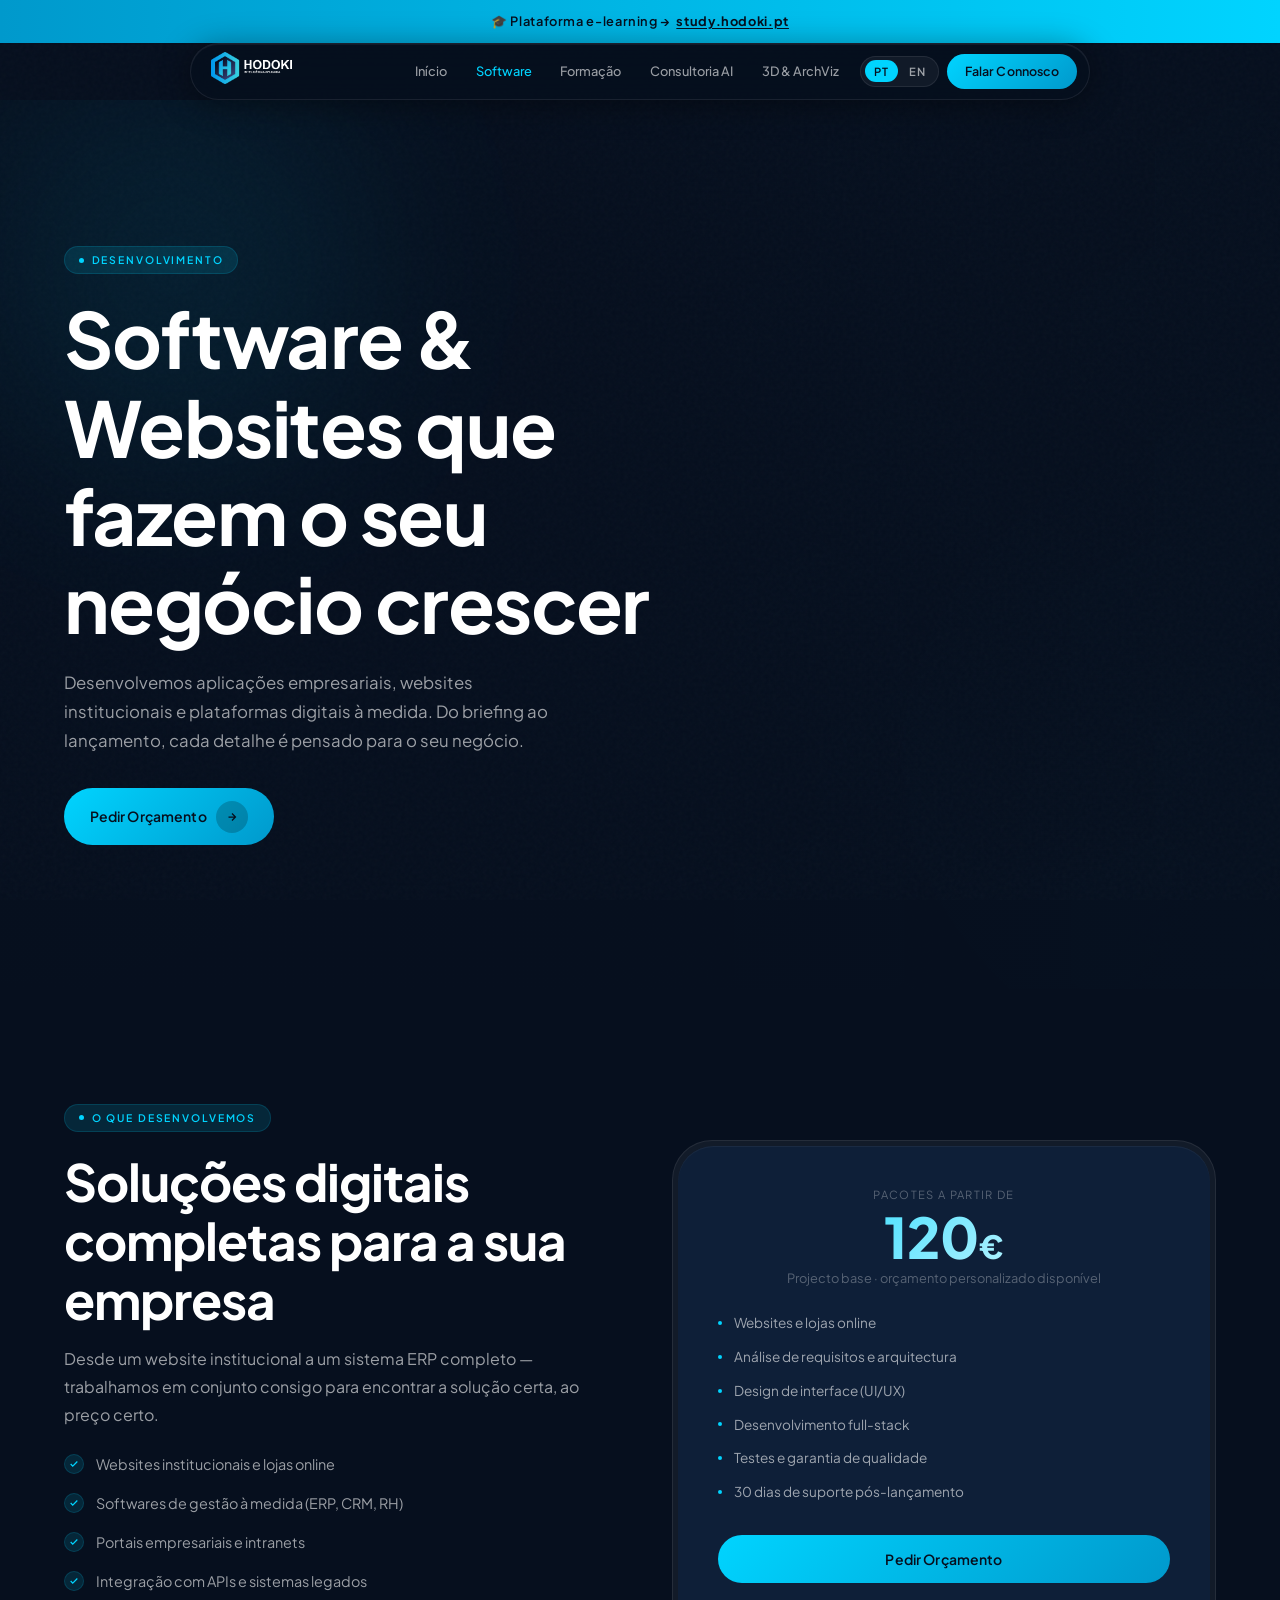
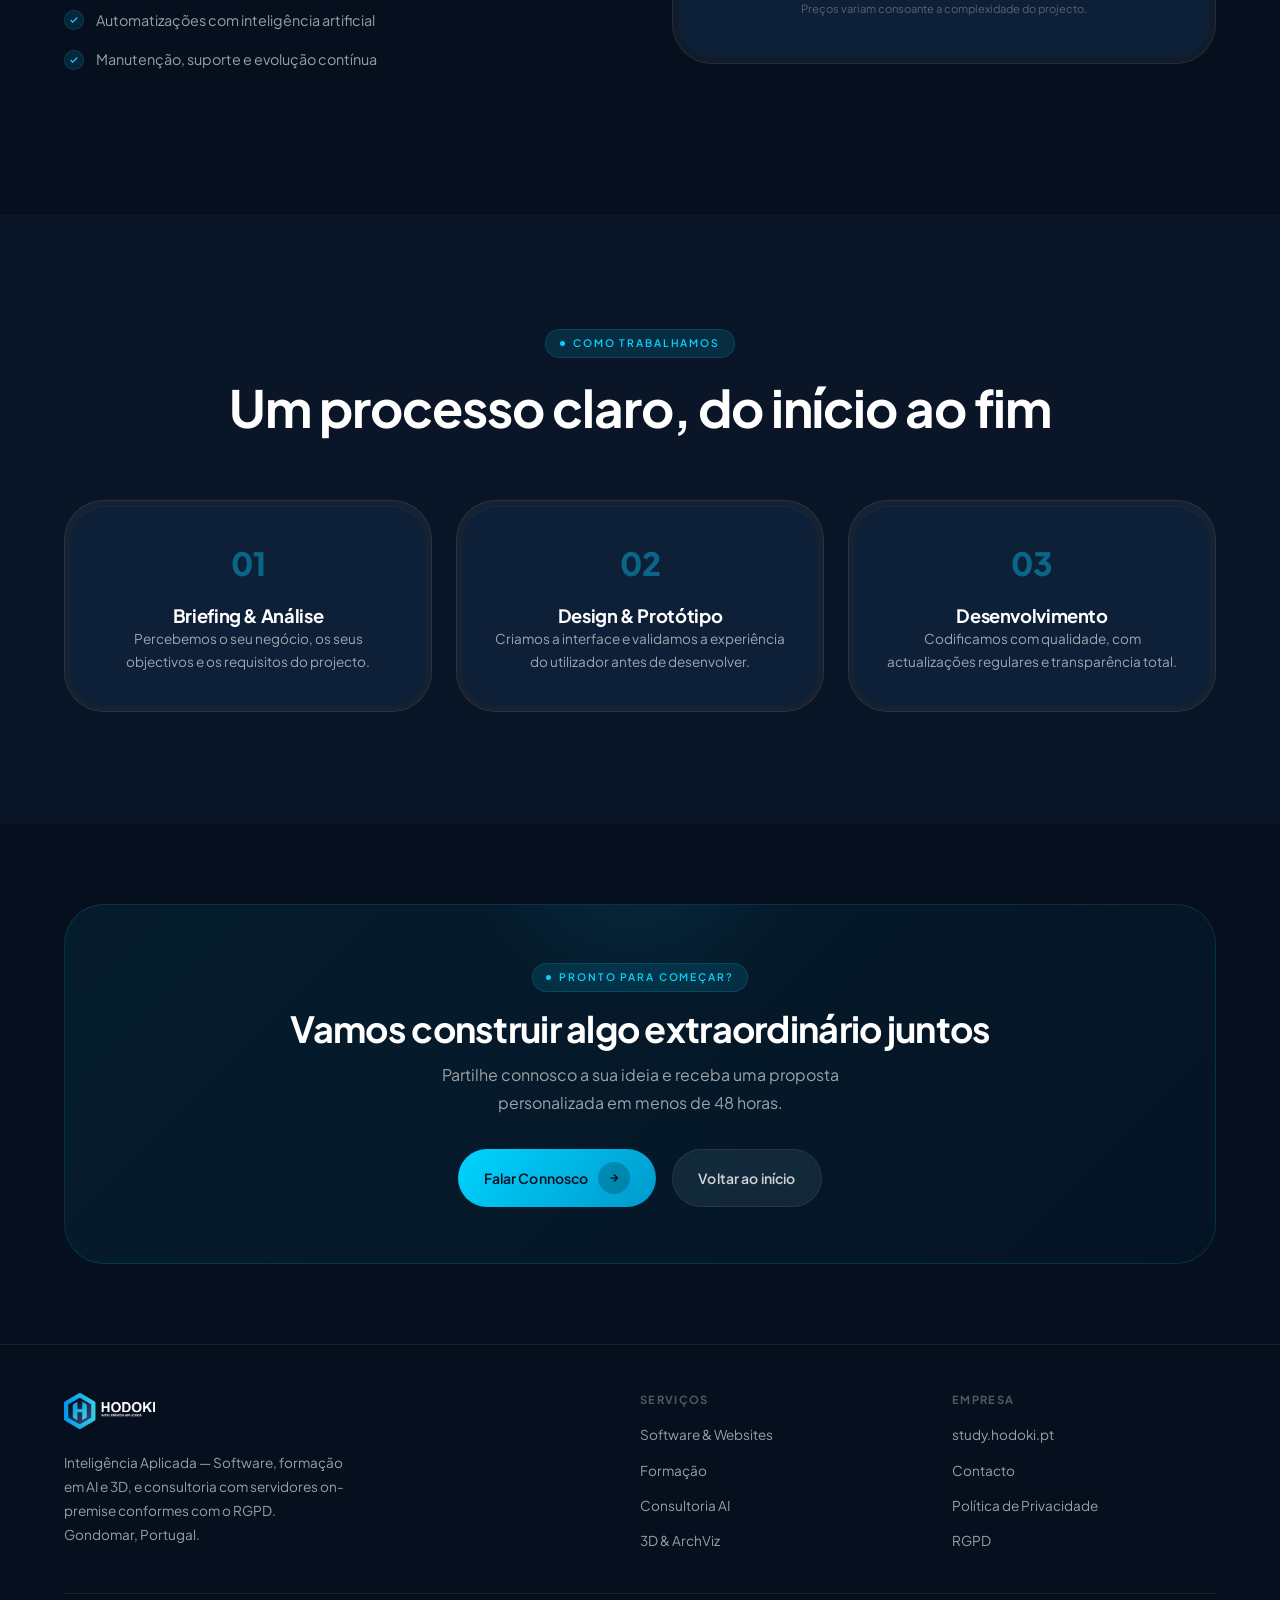
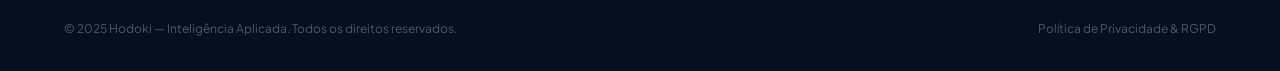
==== commit 5720e1d0: "Update software.html" ====
--- a/software.html
+++ b/software.html
@@ -101,7 +101,7 @@
         <div class="price-card card-shell reveal reveal-delay-2">
           <div class="card-inner">
             <div class="price-from" data-pt="Pacotes a partir de" data-en="Packages from">Pacotes a partir de</div>
-            <div class="price-value">950<span style="font-size:2rem">€</span></div>
+            <div class="price-value">120<span style="font-size:2rem">€</span></div>
             <div class="price-period" data-pt="Projecto base · orçamento personalizado disponível" data-en="Base project · custom quote available">Projecto base · orçamento personalizado disponível</div>
             <ul class="price-features">
               <li data-pt="Websites e lojas online"              data-en="Websites and online shops">Websites e lojas online</li>
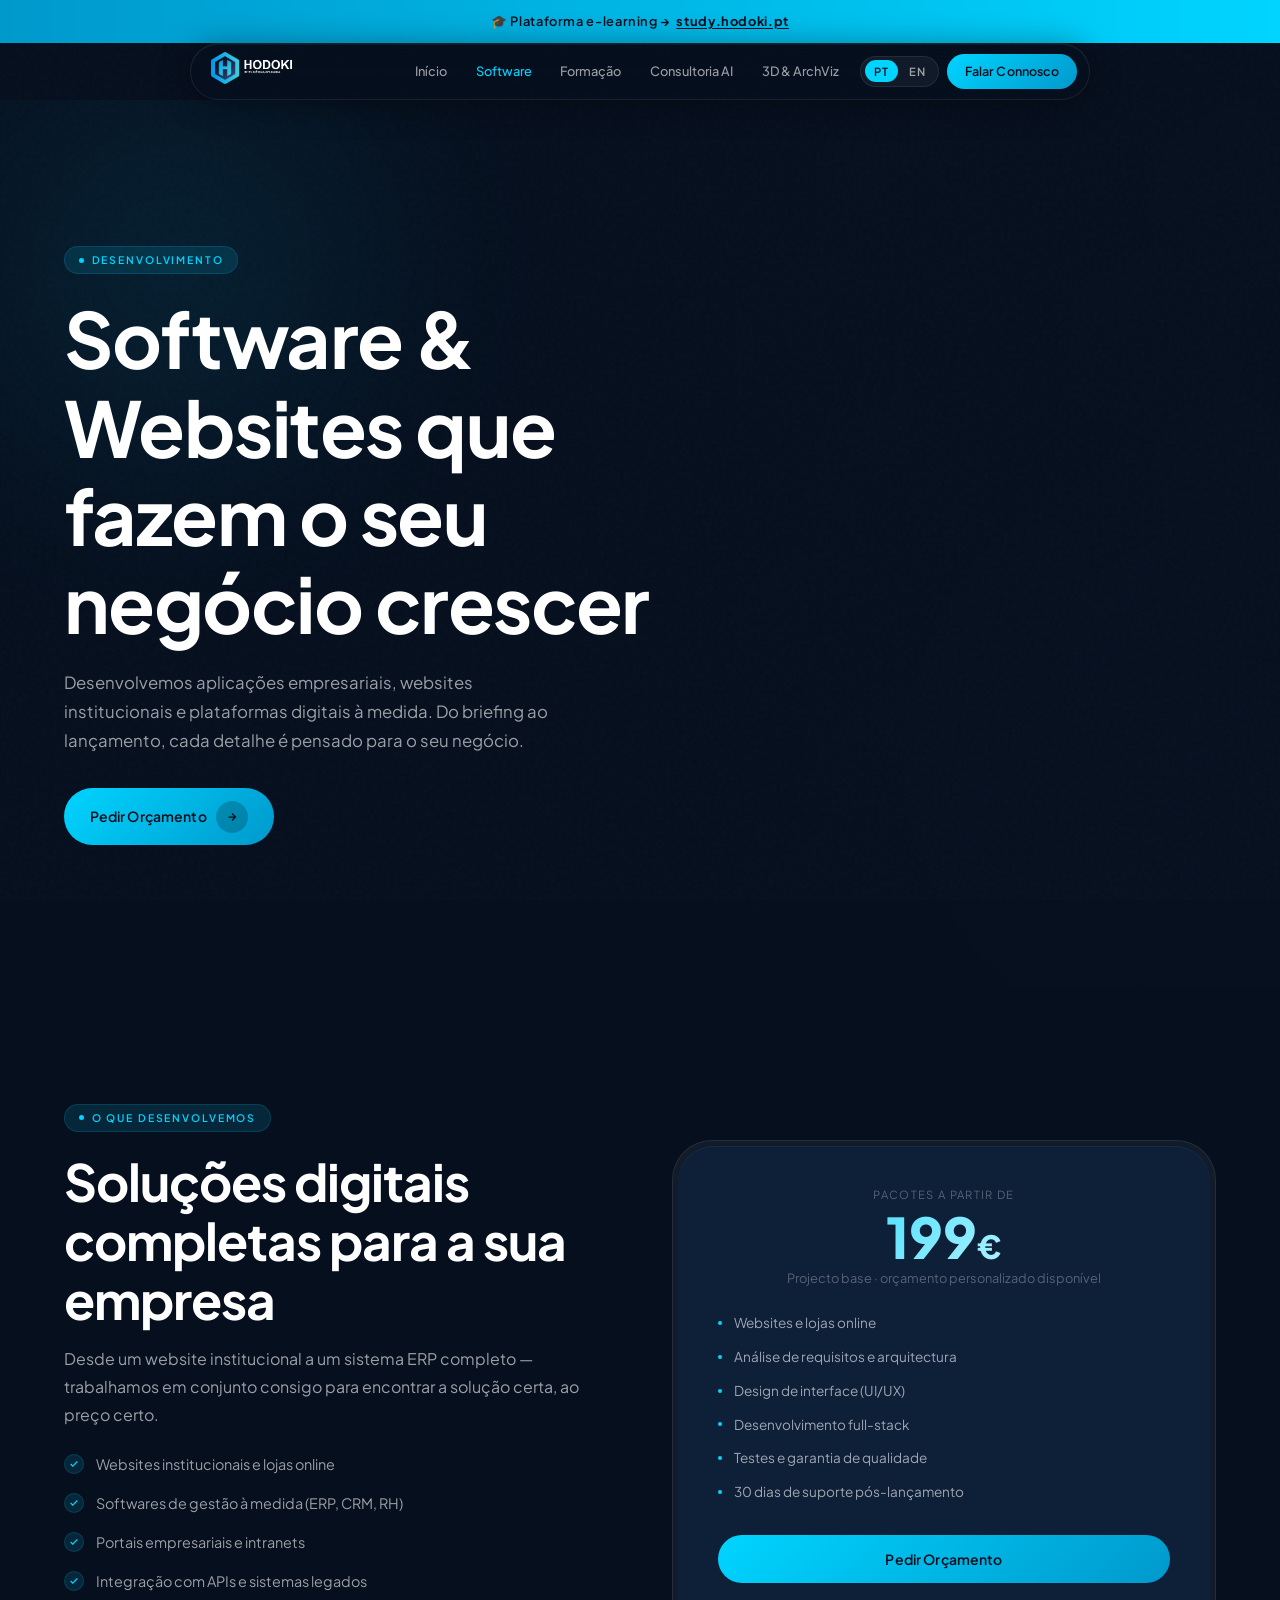
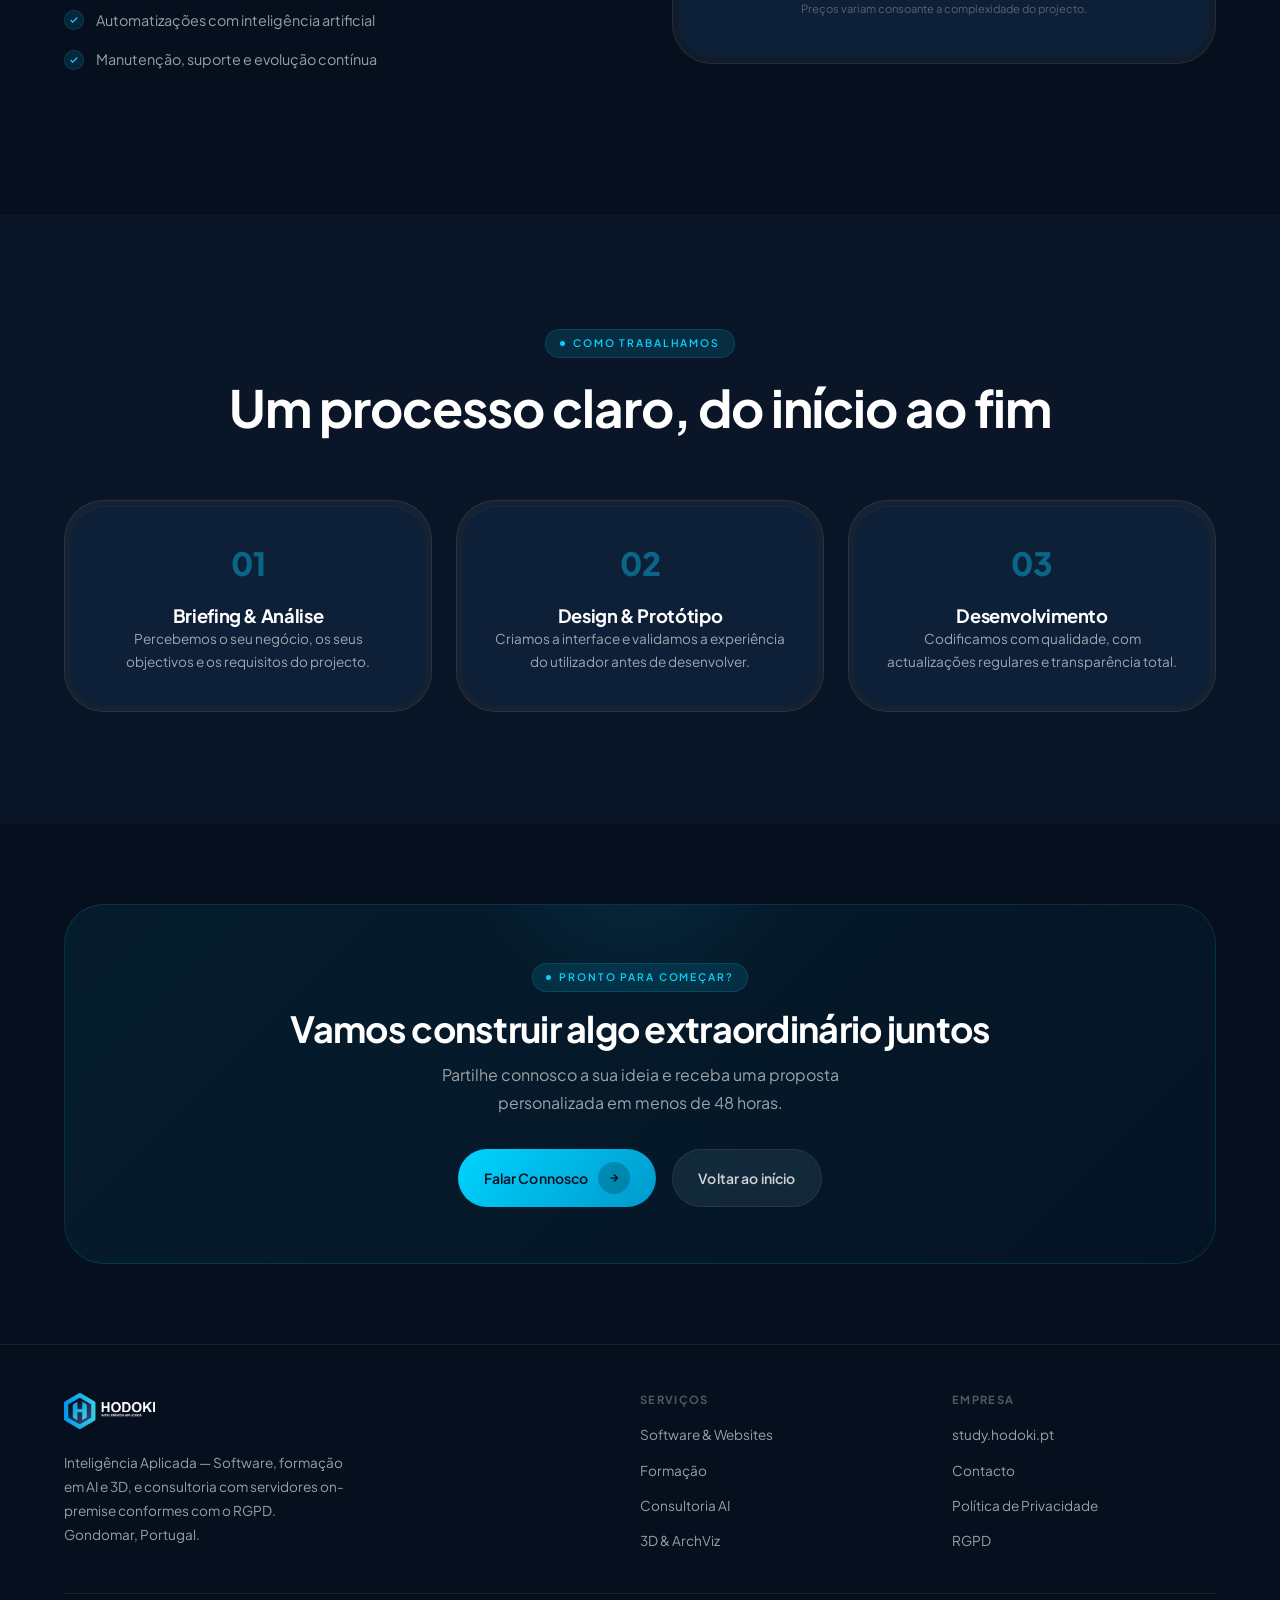
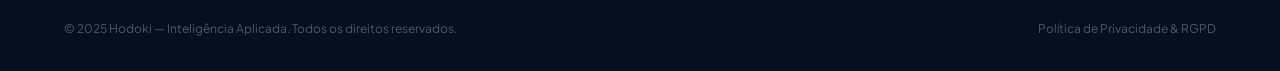
==== commit 4399f692: "Update software.html" ====
--- a/software.html
+++ b/software.html
@@ -101,7 +101,7 @@
         <div class="price-card card-shell reveal reveal-delay-2">
           <div class="card-inner">
             <div class="price-from" data-pt="Pacotes a partir de" data-en="Packages from">Pacotes a partir de</div>
-            <div class="price-value">120<span style="font-size:2rem">€</span></div>
+            <div class="price-value">199<span style="font-size:2rem">€</span></div>
             <div class="price-period" data-pt="Projecto base · orçamento personalizado disponível" data-en="Base project · custom quote available">Projecto base · orçamento personalizado disponível</div>
             <ul class="price-features">
               <li data-pt="Websites e lojas online"              data-en="Websites and online shops">Websites e lojas online</li>
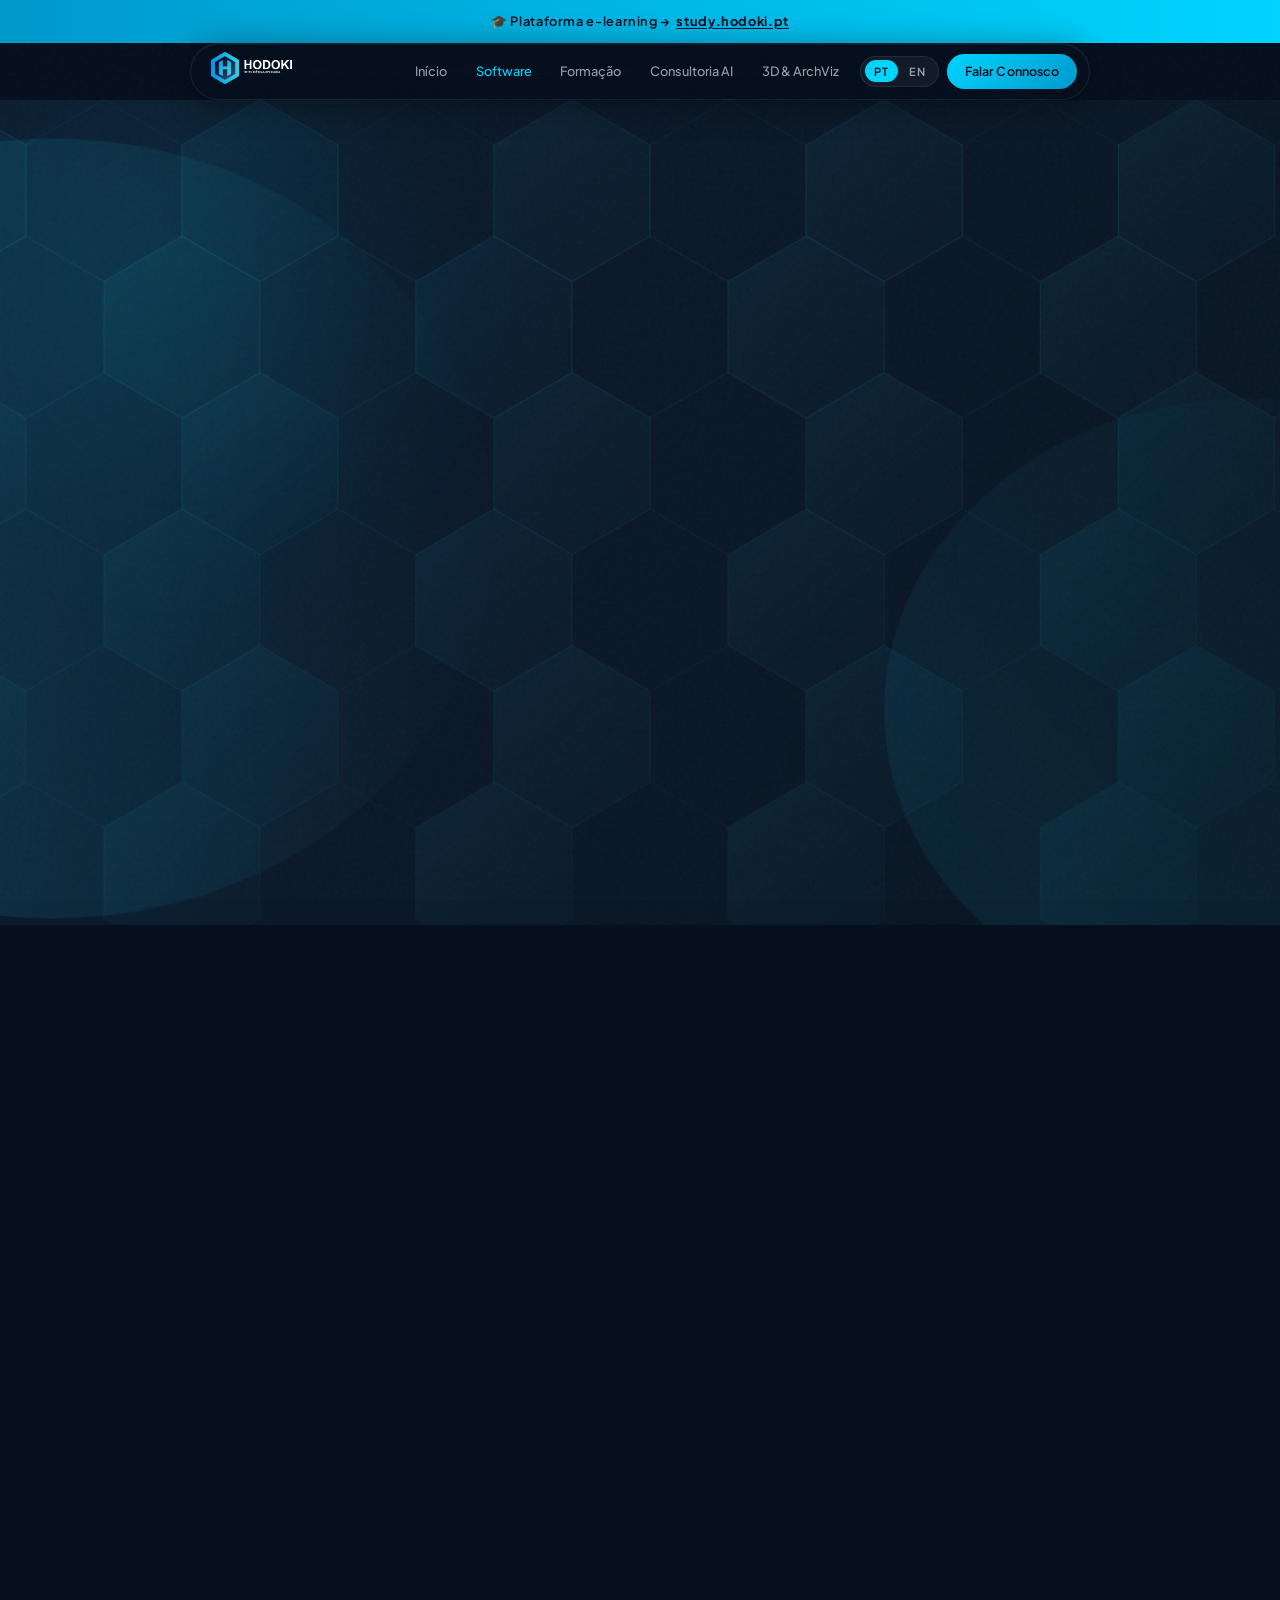
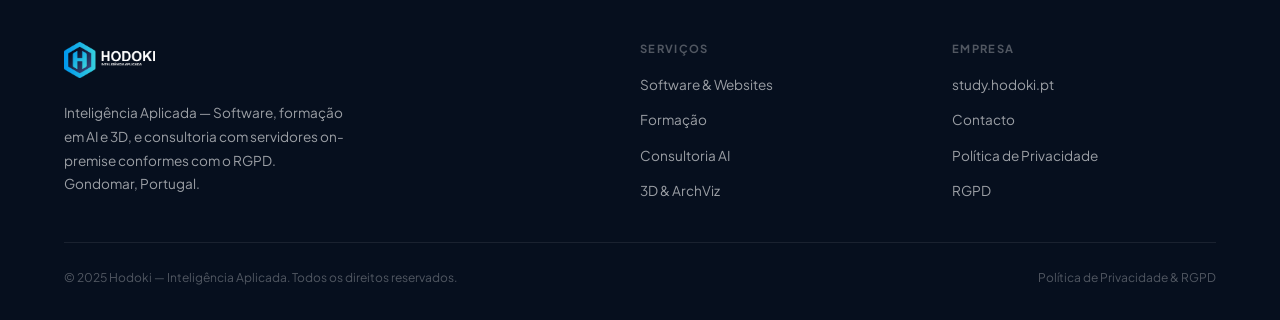
==== commit 8bf722e8: "Version 3D" ====
--- a/software.html
+++ b/software.html
@@ -101,7 +101,11 @@
         <div class="price-card card-shell reveal reveal-delay-2">
           <div class="card-inner">
             <div class="price-from" data-pt="Pacotes a partir de" data-en="Packages from">Pacotes a partir de</div>
+<<<<<<< Updated upstream
             <div class="price-value">199<span style="font-size:2rem">€</span></div>
+=======
+            <div class="price-value">950<span style="font-size:2rem">€</span></div>
+>>>>>>> Stashed changes
             <div class="price-period" data-pt="Projecto base · orçamento personalizado disponível" data-en="Base project · custom quote available">Projecto base · orçamento personalizado disponível</div>
             <ul class="price-features">
               <li data-pt="Websites e lojas online"              data-en="Websites and online shops">Websites e lojas online</li>
--- a/css/style.css
+++ b/css/style.css
@@ -352,11 +352,19 @@
 /* ── Hero ─────────────────────────────────────────────────── */
 .hero {
   position: relative;
+<<<<<<< Updated upstream
   min-height: 100dvh;
   display: flex;
   align-items: center;
   overflow: hidden;
   padding: 8rem 0 6rem;
+=======
+  min-height: 58vh;
+  display: flex;
+  align-items: center;
+  overflow: hidden;
+  padding: 9rem 0 5rem;
+>>>>>>> Stashed changes
 }
 
 .hero-bg {
@@ -420,13 +428,67 @@
   background-clip: text;
 }
 
+<<<<<<< Updated upstream
 .hero h1 span {
+=======
+.hero h1 span,
+.hero-gradient-text {
+>>>>>>> Stashed changes
   background: linear-gradient(135deg, var(--cyan) 0%, var(--cyan-bright) 100%);
   -webkit-background-clip: text;
   -webkit-text-fill-color: transparent;
   background-clip: text;
 }
 
+<<<<<<< Updated upstream
+=======
+/* ── Word Ticker ─────────────────────────────────────────── */
+.word-ticker-wrap {
+  display: inline-block;
+  position: relative;
+  vertical-align: bottom;
+  /* No overflow:hidden — it clips the drop-shadow glow.
+     ticker-next is position:absolute + opacity:0, so it stays invisible. */
+}
+
+/* Both words share the same vivid gradient + glow */
+.ticker-current,
+.ticker-next {
+  display: block;
+  white-space: nowrap;
+  will-change: opacity, transform; /* GPU layer → prevents gradient-text repaint flicker */
+  background: linear-gradient(110deg, #ffffff 0%, #00e8ff 45%, #00b8d9 100%);
+  -webkit-background-clip: text;
+  -webkit-text-fill-color: transparent;
+  background-clip: text;
+  filter: drop-shadow(0 0 18px rgba(0,220,255,0.65));
+  transition: transform 0.6s cubic-bezier(0.22, 1, 0.36, 1),
+              opacity  0.55s ease;
+}
+
+/* Resting state */
+.ticker-current {
+  opacity: 1;
+  transform: translateY(0);
+}
+.ticker-next {
+  position: absolute;
+  top: 0; left: 0;
+  opacity: 0;
+  transform: translateY(22px);
+}
+
+/* Ticking — outgoing fades/slides up, incoming fades/slides in */
+.word-ticker-wrap.ticking .ticker-current {
+  opacity: 0;
+  transform: translateY(-22px);
+}
+.word-ticker-wrap.ticking .ticker-next {
+  opacity: 1;
+  transform: translateY(0);
+}
+
+>>>>>>> Stashed changes
 .hero-sub {
   font-size: 1.15rem;
   color: var(--white-60);
@@ -905,6 +967,91 @@
   color: var(--cyan);
 }
 
+<<<<<<< Updated upstream
+=======
+/* ── Game Environments ───────────────────────────────────── */
+.env-project {
+  display: grid;
+  grid-template-columns: 280px 1fr;
+  gap: 2rem 3rem;
+  padding: 3.5rem 0;
+  border-bottom: 1px solid var(--border-dim);
+  align-items: start;
+}
+.env-project:first-of-type { padding-top: 0.5rem; }
+.env-project:last-of-type  { border-bottom: none; padding-bottom: 0; }
+
+.env-badges {
+  display: flex;
+  flex-wrap: wrap;
+  gap: 0.4rem;
+  margin-bottom: 1rem;
+}
+.env-badge {
+  font-size: 0.65rem;
+  font-weight: 700;
+  letter-spacing: 0.07em;
+  text-transform: uppercase;
+  padding: 0.25rem 0.7rem;
+  border-radius: 99px;
+  border: 1px solid;
+}
+.env-badge-ue4   { color: #7c9fff; border-color: rgba(124,159,255,0.3); background: rgba(124,159,255,0.08); }
+.env-badge-ue5   { color: var(--cyan); border-color: rgba(0,212,255,0.25); background: rgba(0,212,255,0.06); }
+.env-badge-unity { color: #c0c8d8; border-color: rgba(192,200,216,0.3); background: rgba(192,200,216,0.06); }
+
+.env-info h3 {
+  font-size: 1.35rem;
+  font-weight: 700;
+  color: var(--white);
+  margin: 0 0 0.8rem;
+  line-height: 1.25;
+}
+.env-info p {
+  font-size: 0.875rem;
+  color: var(--white-60);
+  line-height: 1.7;
+  margin: 0;
+}
+
+.env-imgs { display: grid; gap: 0.6rem; }
+.env-imgs-4 { grid-template-columns: repeat(2, 1fr); }
+.env-imgs-3 { grid-template-columns: repeat(3, 1fr); }
+.env-imgs-1 { grid-template-columns: 1fr; }
+
+.env-img-item {
+  overflow: hidden;
+  border-radius: var(--radius-sm);
+  cursor: zoom-in;
+  background: var(--navy-card);
+  border: 1px solid var(--border-dim);
+  transition: border-color 0.3s var(--spring);
+}
+.env-img-item:hover { border-color: var(--border); }
+.env-img-item img {
+  width: 100%;
+  height: 175px;
+  object-fit: cover;
+  display: block;
+  opacity: 0.88;
+  transition: transform 0.65s var(--spring), opacity 0.3s;
+}
+.env-imgs-1 .env-img-item img { height: 280px; }
+.env-img-item:hover img { transform: scale(1.05); opacity: 1; }
+
+@media (max-width: 900px) {
+  .env-project { grid-template-columns: 1fr; gap: 1.5rem; }
+  .env-imgs-3   { grid-template-columns: repeat(3, 1fr); }
+  .env-imgs-4   { grid-template-columns: repeat(2, 1fr); }
+}
+@media (max-width: 560px) {
+  .env-imgs-3 { grid-template-columns: repeat(2, 1fr); }
+  .env-img-item img { height: 140px; }
+  .env-imgs-1 .env-img-item img { height: 220px; }
+}
+
+/* ── ArchViz ─────────────────────────────────────────────── */
+>>>>>>> Stashed changes
 .archviz-grid {
   display: grid;
   grid-template-columns: repeat(2, 1fr);
@@ -1001,6 +1148,7 @@
 }
 .client-logo {
   display: block;
+<<<<<<< Updated upstream
   height: 28px;
   width: auto;
   max-width: 90px;
@@ -1010,6 +1158,23 @@
   transition: opacity 0.3s var(--spring);
 }
 .client-item:hover .client-logo { opacity: 0.85; }
+=======
+  height: 26px;
+  width: auto;
+  max-width: 88px;
+  object-fit: contain;
+  background: #ffffff;
+  padding: 4px 8px;
+  border-radius: 5px;
+  opacity: 0.85;
+  transition: opacity 0.3s var(--spring);
+}
+.client-item:hover .client-logo { opacity: 1; }
+.client-logo-transparent {
+  background: transparent;
+  padding: 2px 0;
+}
+>>>>>>> Stashed changes
 
 /* ── Contact ──────────────────────────────────────────────── */
 #contacto { background: var(--navy-mid); }
@@ -1183,6 +1348,131 @@
 .reveal-delay-4 { transition-delay: 0.4s; }
 .reveal-delay-5 { transition-delay: 0.5s; }
 
+<<<<<<< Updated upstream
+=======
+/* ── Sectors Chooser (full-bleed 2×2 on homepage) ───────── */
+.sectors-chooser {
+  display: grid;
+  grid-template-columns: 1fr 1fr;
+  gap: 1px;
+  background: rgba(255,255,255,0.06);
+}
+
+.sector-card {
+  position: relative;
+  overflow: hidden;
+  display: flex;
+  flex-direction: column;
+  justify-content: flex-end;
+  min-height: 52vh;
+  padding: 2.75rem 3rem;
+  text-decoration: none;
+  color: var(--white);
+  background: var(--navy-card);
+}
+
+.sector-card-bg {
+  position: absolute;
+  inset: 0;
+  z-index: 0;
+}
+.sector-card-bg img {
+  width: 100%;
+  height: 100%;
+  object-fit: cover;
+  transform-origin: center;
+  transition: transform 0.9s var(--spring);
+}
+.sector-card:hover .sector-card-bg img {
+  transform: scale(1.07);
+}
+
+.sector-card-overlay {
+  position: absolute;
+  inset: 0;
+  z-index: 1;
+  background: linear-gradient(
+    to top,
+    rgba(6,15,30,0.94) 0%,
+    rgba(6,15,30,0.55) 42%,
+    rgba(6,15,30,0.22) 100%
+  );
+  transition: background 0.5s var(--spring);
+}
+.sector-card:hover .sector-card-overlay {
+  background: linear-gradient(
+    to top,
+    rgba(6,15,30,0.88) 0%,
+    rgba(6,15,30,0.38) 48%,
+    rgba(6,15,30,0.06) 100%
+  );
+}
+
+.sector-card-content {
+  position: relative;
+  z-index: 2;
+  display: flex;
+  flex-direction: column;
+  gap: 0.7rem;
+  transform: translateY(8px);
+  transition: transform 0.5s var(--spring);
+}
+.sector-card:hover .sector-card-content {
+  transform: translateY(0);
+}
+
+.sector-card h3 {
+  font-size: clamp(1.35rem, 2.2vw, 1.9rem);
+  font-weight: 700;
+  margin: 0;
+  line-height: 1.2;
+  color: var(--white);
+}
+
+.sector-card p {
+  font-size: 0.875rem;
+  color: var(--white-60);
+  margin: 0;
+  max-width: 38ch;
+  line-height: 1.65;
+}
+
+.sector-card-arrow {
+  display: inline-flex;
+  align-items: center;
+  gap: 0.4rem;
+  font-size: 0.72rem;
+  font-weight: 700;
+  letter-spacing: 0.1em;
+  text-transform: uppercase;
+  color: var(--white-35);
+  margin-top: 0.2rem;
+  transition: color 0.3s var(--spring);
+}
+.sector-card:hover .sector-card-arrow { color: var(--white-80); }
+.sector-card-arrow svg {
+  flex-shrink: 0;
+  transition: transform 0.35s var(--spring);
+}
+.sector-card:hover .sector-card-arrow svg { transform: translateX(5px); }
+
+/* Accent line at bottom of each card on hover */
+.sector-card::after {
+  content: '';
+  position: absolute;
+  bottom: 0; left: 0; right: 0;
+  height: 3px;
+  z-index: 3;
+  opacity: 0;
+  transition: opacity 0.4s var(--spring);
+}
+.sc-software::after { background: var(--cyan); }
+.sc-formacao::after { background: #64ffa0; }
+.sc-consult::after  { background: #ffd060; }
+.sc-3d::after       { background: #b464ff; }
+.sector-card:hover::after { opacity: 1; }
+
+>>>>>>> Stashed changes
 /* ── Homepage Service Areas Grid ─────────────────────────── */
 .areas-grid {
   display: grid;
@@ -1283,13 +1573,21 @@
 .page-hero-bg img {
   width: 100%; height: 100%;
   object-fit: cover;
+<<<<<<< Updated upstream
   opacity: 0.12;
+=======
+  opacity: 0.38;
+>>>>>>> Stashed changes
 }
 .page-hero-bg::after {
   content: '';
   position: absolute;
   inset: 0;
+<<<<<<< Updated upstream
   background: linear-gradient(to right, rgba(6,15,30,0.95) 40%, rgba(6,15,30,0.5) 100%);
+=======
+  background: linear-gradient(to right, rgba(6,15,30,0.88) 35%, rgba(6,15,30,0.35) 100%);
+>>>>>>> Stashed changes
 }
 .page-hero .hero-orb-1 { opacity: 0.6; }
 .page-hero-content {
@@ -1433,6 +1731,11 @@
   .areas-grid { grid-template-columns: 1fr; }
   .cta-banner { padding: 2.5rem 1.75rem; }
   .lms-banner { padding: 1.75rem; gap: 1.5rem; }
+<<<<<<< Updated upstream
+=======
+  .sectors-chooser { grid-template-columns: 1fr; }
+  .sector-card { min-height: 46vh; padding: 2.25rem 2rem; }
+>>>>>>> Stashed changes
 }
 
 @media (max-width: 768px) {
@@ -1447,9 +1750,18 @@
   .footer-inner { grid-template-columns: 1fr; gap: 2rem; }
   .footer-bottom { flex-direction: column; text-align: center; }
   .hero-actions { flex-direction: column; align-items: flex-start; }
+<<<<<<< Updated upstream
+=======
+  .sector-card { min-height: 42vh; padding: 2rem 1.5rem; }
+>>>>>>> Stashed changes
 }
 
 @media (max-width: 480px) {
   .archviz-grid { grid-template-columns: 1fr; }
+<<<<<<< Updated upstream
   .hero { padding: 6rem 0 4rem; }
-}
+=======
+  .hero { padding: 6rem 0 3rem; }
+  .sector-card { min-height: 38vh; }
+>>>>>>> Stashed changes
+}
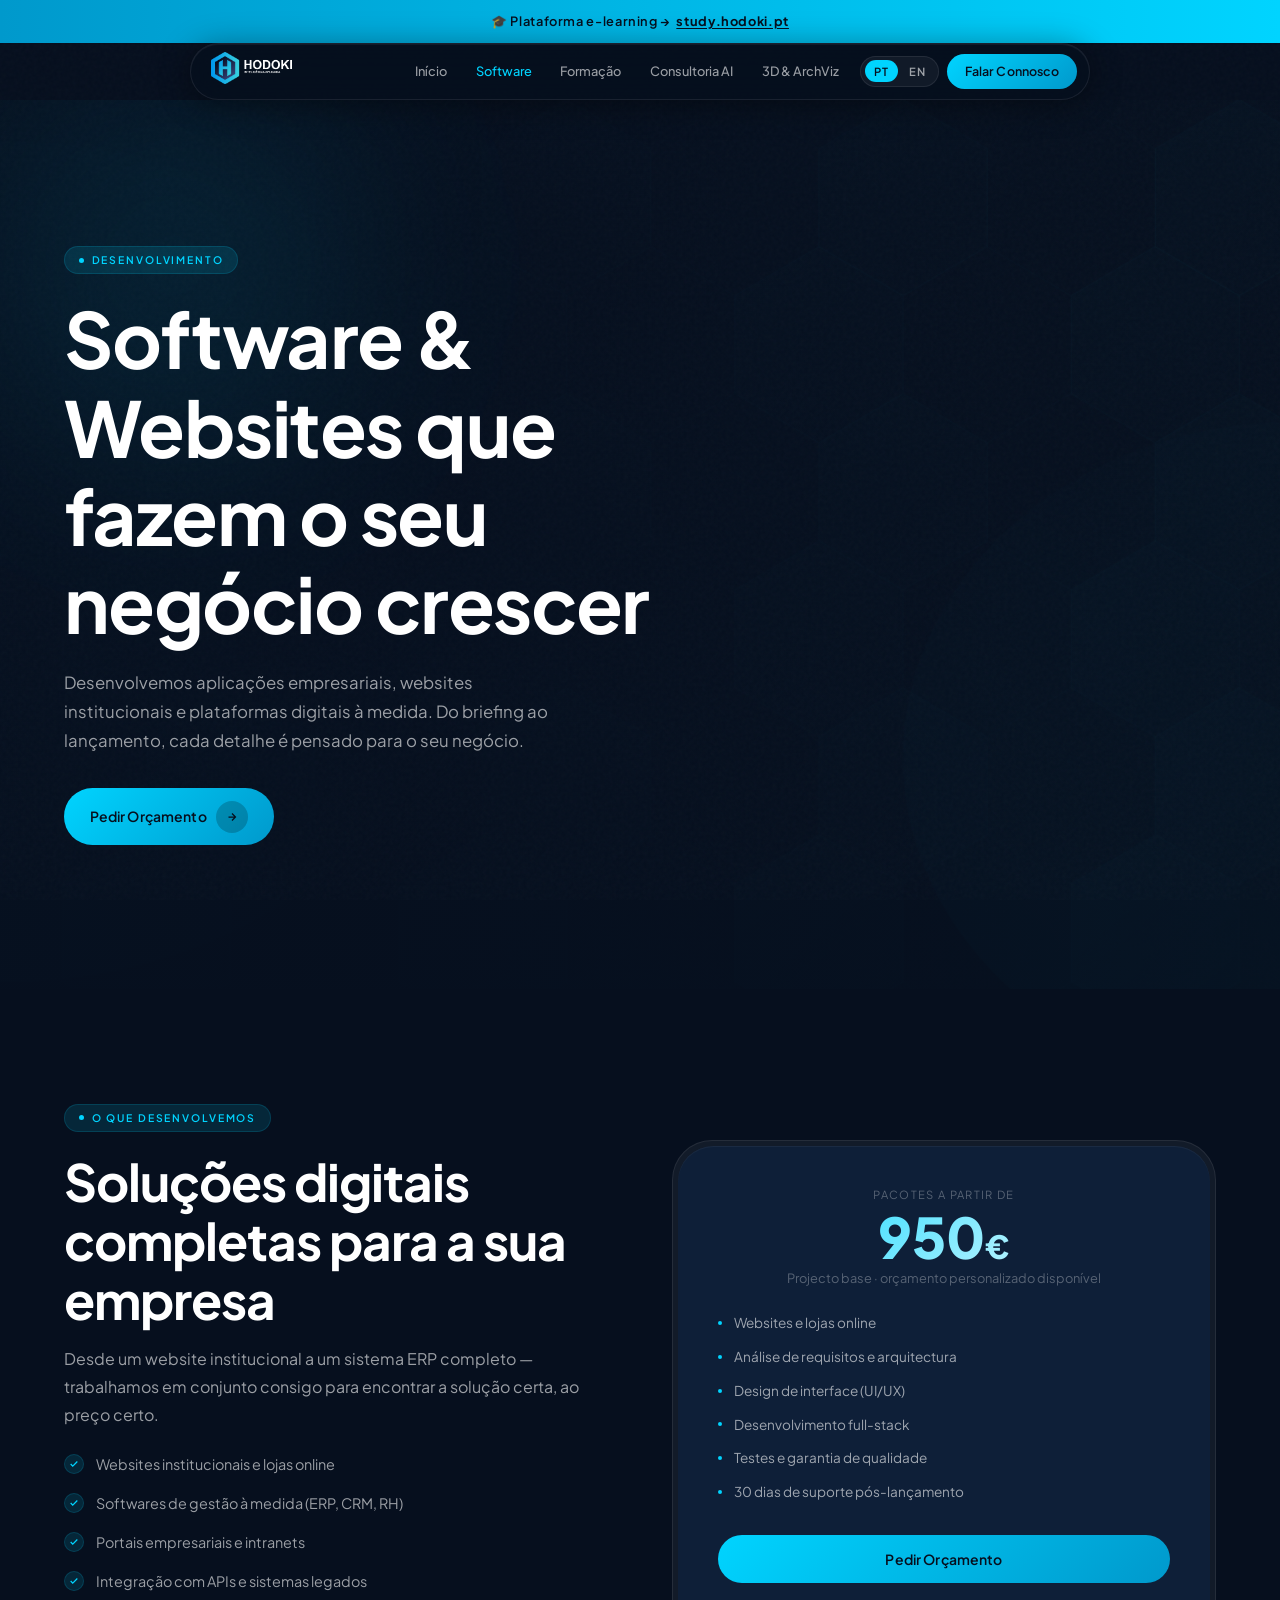
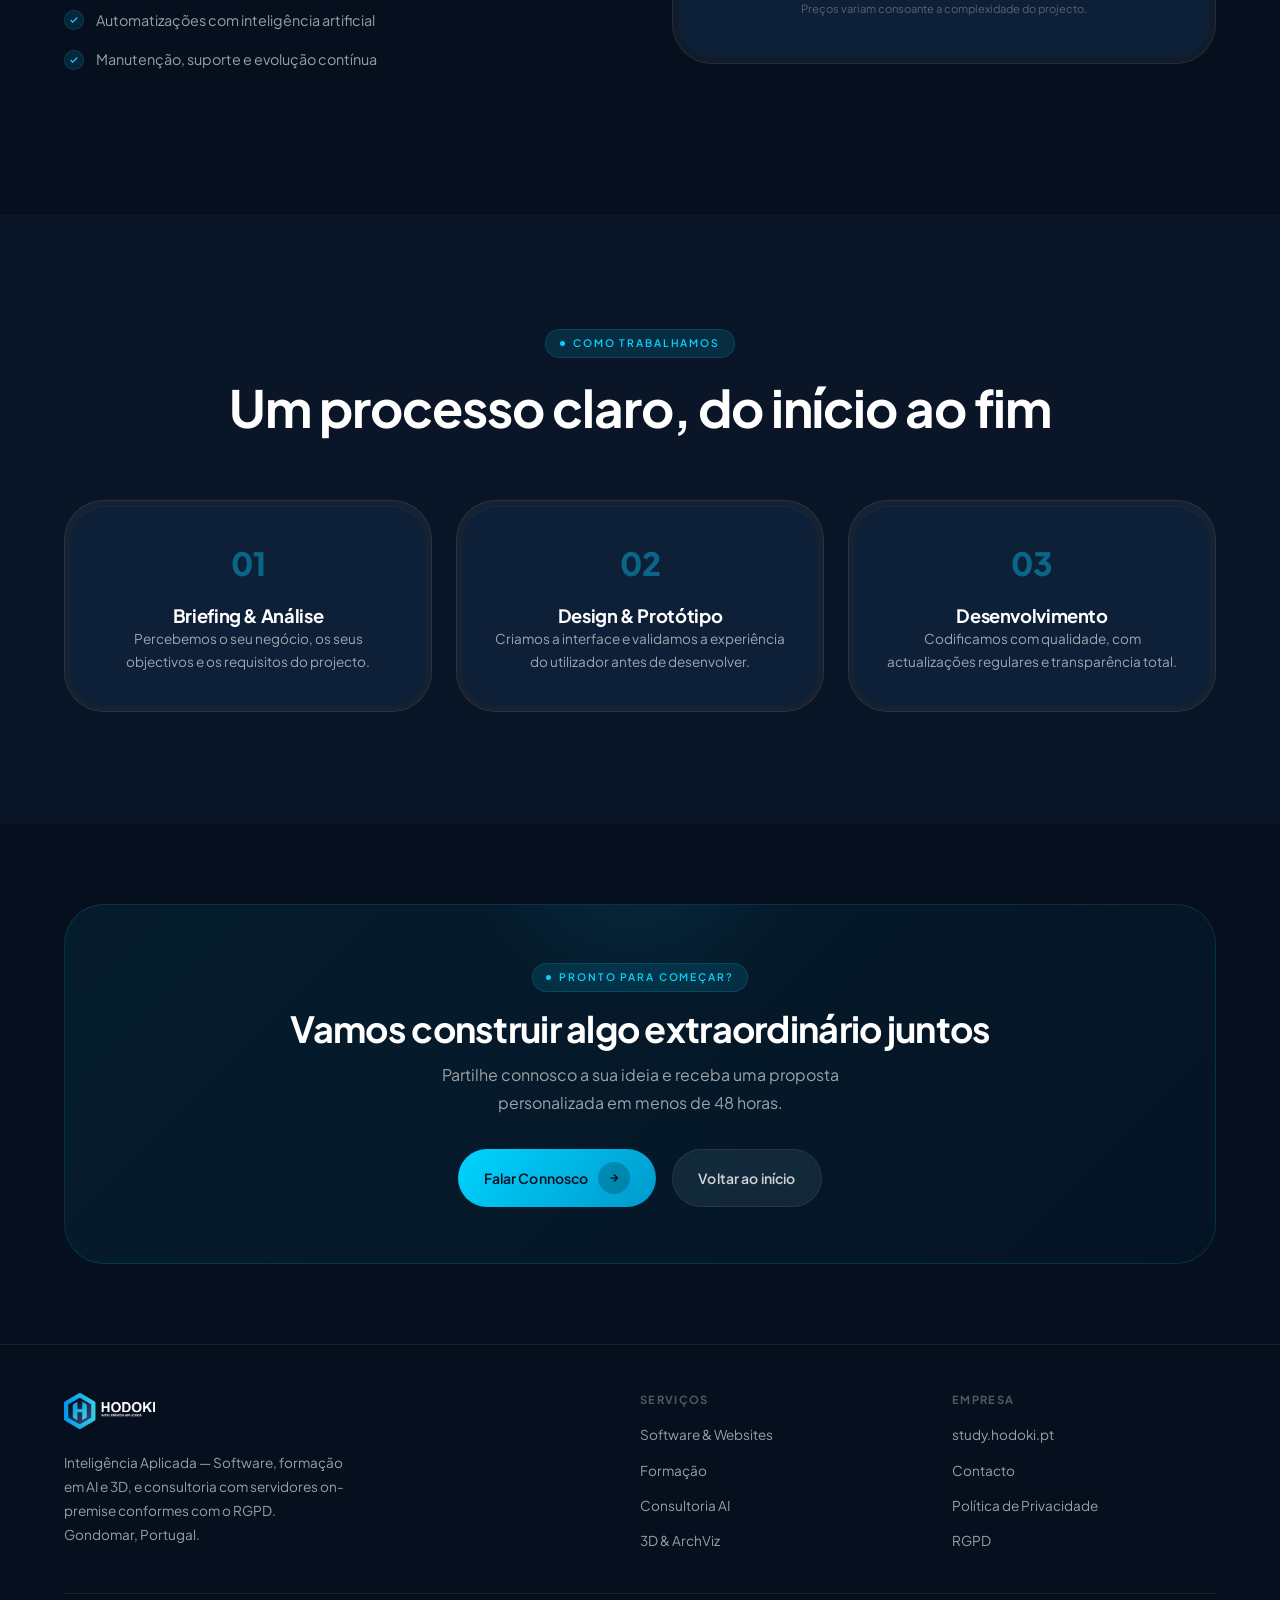
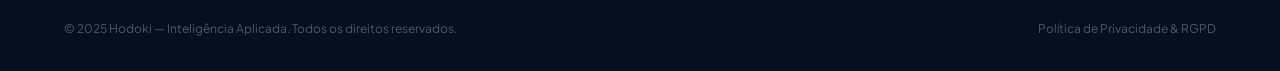
==== commit a2766691: "Version 3D" ====
--- a/software.html
+++ b/software.html
@@ -101,11 +101,7 @@
         <div class="price-card card-shell reveal reveal-delay-2">
           <div class="card-inner">
             <div class="price-from" data-pt="Pacotes a partir de" data-en="Packages from">Pacotes a partir de</div>
-<<<<<<< Updated upstream
-            <div class="price-value">199<span style="font-size:2rem">€</span></div>
-=======
             <div class="price-value">950<span style="font-size:2rem">€</span></div>
->>>>>>> Stashed changes
             <div class="price-period" data-pt="Projecto base · orçamento personalizado disponível" data-en="Base project · custom quote available">Projecto base · orçamento personalizado disponível</div>
             <ul class="price-features">
               <li data-pt="Websites e lojas online"              data-en="Websites and online shops">Websites e lojas online</li>
--- a/css/style.css
+++ b/css/style.css
@@ -352,19 +352,11 @@
 /* ── Hero ─────────────────────────────────────────────────── */
 .hero {
   position: relative;
-<<<<<<< Updated upstream
-  min-height: 100dvh;
-  display: flex;
-  align-items: center;
-  overflow: hidden;
-  padding: 8rem 0 6rem;
-=======
   min-height: 58vh;
   display: flex;
   align-items: center;
   overflow: hidden;
   padding: 9rem 0 5rem;
->>>>>>> Stashed changes
 }
 
 .hero-bg {
@@ -428,20 +420,14 @@
   background-clip: text;
 }
 
-<<<<<<< Updated upstream
-.hero h1 span {
-=======
 .hero h1 span,
 .hero-gradient-text {
->>>>>>> Stashed changes
   background: linear-gradient(135deg, var(--cyan) 0%, var(--cyan-bright) 100%);
   -webkit-background-clip: text;
   -webkit-text-fill-color: transparent;
   background-clip: text;
 }
 
-<<<<<<< Updated upstream
-=======
 /* ── Word Ticker ─────────────────────────────────────────── */
 .word-ticker-wrap {
   display: inline-block;
@@ -488,7 +474,6 @@
   transform: translateY(0);
 }
 
->>>>>>> Stashed changes
 .hero-sub {
   font-size: 1.15rem;
   color: var(--white-60);
@@ -967,8 +952,6 @@
   color: var(--cyan);
 }
 
-<<<<<<< Updated upstream
-=======
 /* ── Game Environments ───────────────────────────────────── */
 .env-project {
   display: grid;
@@ -1051,7 +1034,6 @@
 }
 
 /* ── ArchViz ─────────────────────────────────────────────── */
->>>>>>> Stashed changes
 .archviz-grid {
   display: grid;
   grid-template-columns: repeat(2, 1fr);
@@ -1148,17 +1130,6 @@
 }
 .client-logo {
   display: block;
-<<<<<<< Updated upstream
-  height: 28px;
-  width: auto;
-  max-width: 90px;
-  filter: brightness(0) invert(1);
-  opacity: 0.45;
-  object-fit: contain;
-  transition: opacity 0.3s var(--spring);
-}
-.client-item:hover .client-logo { opacity: 0.85; }
-=======
   height: 26px;
   width: auto;
   max-width: 88px;
@@ -1174,7 +1145,6 @@
   background: transparent;
   padding: 2px 0;
 }
->>>>>>> Stashed changes
 
 /* ── Contact ──────────────────────────────────────────────── */
 #contacto { background: var(--navy-mid); }
@@ -1348,8 +1318,6 @@
 .reveal-delay-4 { transition-delay: 0.4s; }
 .reveal-delay-5 { transition-delay: 0.5s; }
 
-<<<<<<< Updated upstream
-=======
 /* ── Sectors Chooser (full-bleed 2×2 on homepage) ───────── */
 .sectors-chooser {
   display: grid;
@@ -1472,7 +1440,6 @@
 .sc-3d::after       { background: #b464ff; }
 .sector-card:hover::after { opacity: 1; }
 
->>>>>>> Stashed changes
 /* ── Homepage Service Areas Grid ─────────────────────────── */
 .areas-grid {
   display: grid;
@@ -1573,21 +1540,13 @@
 .page-hero-bg img {
   width: 100%; height: 100%;
   object-fit: cover;
-<<<<<<< Updated upstream
-  opacity: 0.12;
-=======
   opacity: 0.38;
->>>>>>> Stashed changes
 }
 .page-hero-bg::after {
   content: '';
   position: absolute;
   inset: 0;
-<<<<<<< Updated upstream
-  background: linear-gradient(to right, rgba(6,15,30,0.95) 40%, rgba(6,15,30,0.5) 100%);
-=======
   background: linear-gradient(to right, rgba(6,15,30,0.88) 35%, rgba(6,15,30,0.35) 100%);
->>>>>>> Stashed changes
 }
 .page-hero .hero-orb-1 { opacity: 0.6; }
 .page-hero-content {
@@ -1731,11 +1690,8 @@
   .areas-grid { grid-template-columns: 1fr; }
   .cta-banner { padding: 2.5rem 1.75rem; }
   .lms-banner { padding: 1.75rem; gap: 1.5rem; }
-<<<<<<< Updated upstream
-=======
   .sectors-chooser { grid-template-columns: 1fr; }
   .sector-card { min-height: 46vh; padding: 2.25rem 2rem; }
->>>>>>> Stashed changes
 }
 
 @media (max-width: 768px) {
@@ -1750,18 +1706,11 @@
   .footer-inner { grid-template-columns: 1fr; gap: 2rem; }
   .footer-bottom { flex-direction: column; text-align: center; }
   .hero-actions { flex-direction: column; align-items: flex-start; }
-<<<<<<< Updated upstream
-=======
   .sector-card { min-height: 42vh; padding: 2rem 1.5rem; }
->>>>>>> Stashed changes
 }
 
 @media (max-width: 480px) {
   .archviz-grid { grid-template-columns: 1fr; }
-<<<<<<< Updated upstream
-  .hero { padding: 6rem 0 4rem; }
-=======
   .hero { padding: 6rem 0 3rem; }
   .sector-card { min-height: 38vh; }
->>>>>>> Stashed changes
-}
+}
